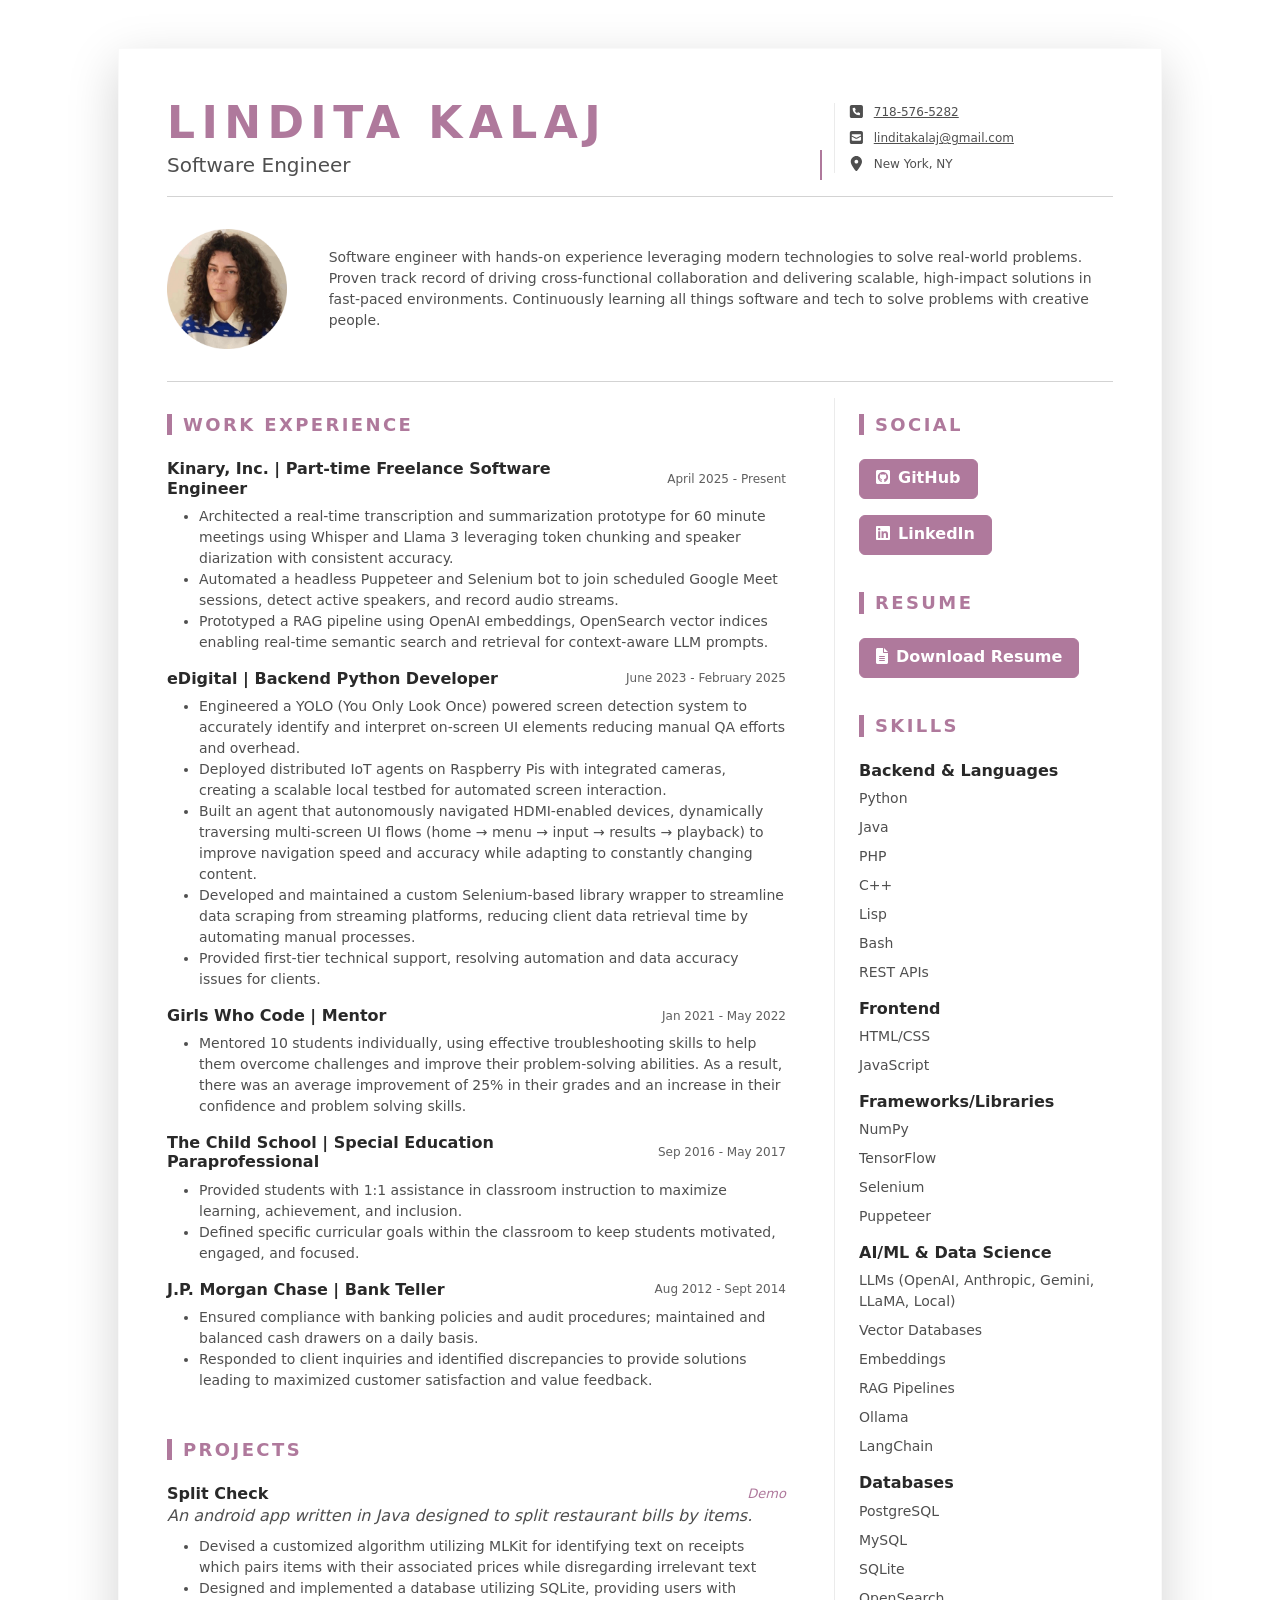
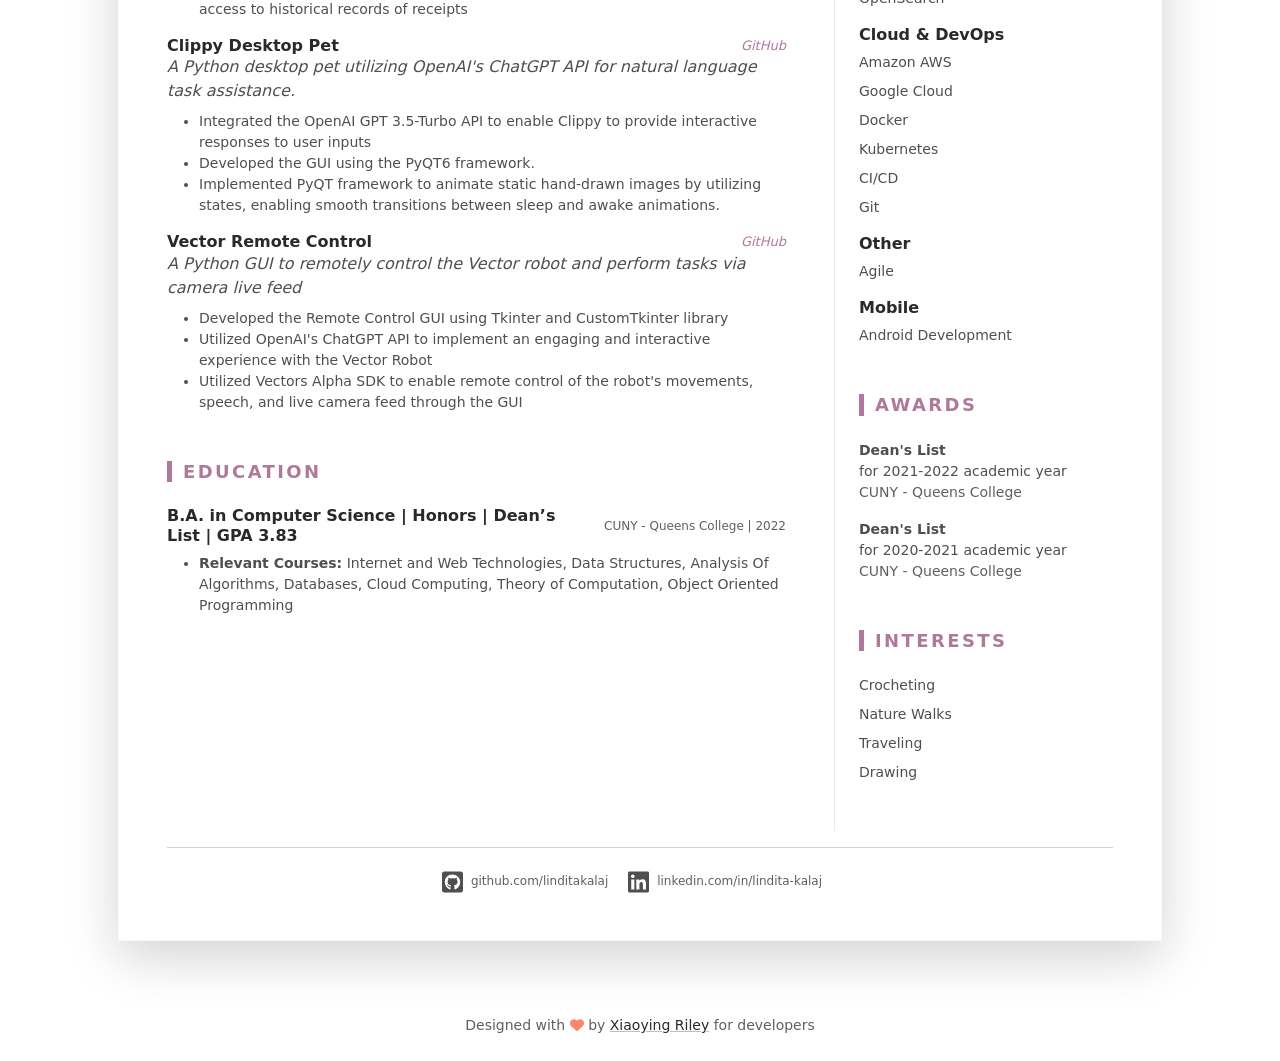
==== index.html @ 3fb0474e "Update index.html Additional changes" ====
<!DOCTYPE html>
<html lang="en">
<head>
	<title>Lindita Kalaj | Software Engineer</title>
	<!-- Meta -->
	<meta charset="utf-8">
	<meta http-equiv="X-UA-Compatible" content="IE=edge">
	<meta name="viewport" content="width=device-width, initial-scale=1.0">
	<meta name="description" content="">
	<meta name="author" content="Xiaoying Riley at 3rd Wave Media">
	<link rel="shortcut icon" href="favicon.ico">

	<!-- Google Fonts -->
	<link href="https://fonts.googleapis.com/css?family=Roboto:300,400,500,700,900" rel="stylesheet">

	<!-- FontAwesome JS-->
	<script defer src="assets/fontawesome/js/all.min.js"></script>

	<!-- Theme CSS -->
	<link id="theme-style" rel="stylesheet" href="assets/css/devresume.css">
	
	<style>
		/* Typing animation for tagline */
		.typing-animation {
			overflow: hidden;
			border-right: 2px solid #af799c;
			white-space: nowrap;
			margin: 0 auto;
			animation: typing 3s steps(20, end), blink-caret 0.75s step-end infinite;
		}
		
		@keyframes typing {
			from { width: 0 }
			to { width: 100% }
		}
		
		@keyframes blink-caret {
			from, to { border-color: transparent }
			50% { border-color: #af799c }
		}
	</style>
	
	<script>
		// Anti-scraping protection for contact info and download button
		function revealContact() {
			// Decode phone number
			const phoneEl = document.getElementById('phone-link');
			if (phoneEl) {
				const phone = '718' + '-576' + '-5282';
				phoneEl.href = 'tel:1' + phone.replace(/-/g, '');
				phoneEl.textContent = phone;
			}
			
			// Decode email
			const emailEl = document.getElementById('email-link');
			if (emailEl) {
				const user = 'lindita' + 'kalaj';
				const domain = 'gmail' + '.' + 'com';
				const email = user + '@' + domain;
				emailEl.href = 'mailto:' + email;
				emailEl.textContent = email;
			}
			
			// Decode resume download link
			const resumeEl = document.getElementById('resume-download');
			if (resumeEl) {
				const path = 'assets' + '/' + 'resume' + '/' + 'Lindita Kalaj - Resume.pdf';
				resumeEl.href = path;
			}
		}
		
		// Reveal contact info when page loads
		document.addEventListener('DOMContentLoaded', revealContact);
	</script>
</head>
<body>
	<div class="main-wrapper">
		<div class="container px-3 px-lg-5">
			<article class="resume-wrapper mx-auto theme-bg-light p-5 mb-5 my-5 shadow-lg">

				<div class="resume-header">
					<div class="row align-items-center">
						<div class="resume-title col-12 col-md-6 col-lg-8 col-xl-9">
							<h2 class="resume-name mb-0 text-uppercase">Lindita Kalaj</h2>
							<div class="resume-tagline mb-3 mb-md-0 typing-animation">Software Engineer</div>
						</div>
						<!--//resume-title-->
						<div class="resume-contact col-12 col-md-6 col-lg-4 col-xl-3">
							<ul class="list-unstyled mb-0">
								<li class="mb-2"><i class="fas fa-phone-square fa-fw fa-lg me-2 "></i><a
										class="resume-link" href="#" id="phone-link">Click to reveal</a></li>
								<li class="mb-2"><i class="fas fa-envelope-square fa-fw fa-lg me-2"></i><a
										class="resume-link" href="#" id="email-link">Click to reveal</a></li>
								<!-- <li class="mb-2"><i class="fas fa-globe fa-fw fa-lg me-2"></i><a class="resume-link" href="#">linditakalaj.com</a></li> -->
								<li class="mb-0"><i class="fas fa-map-marker-alt fa-fw fa-lg me-2"></i>New York, NY</li>
							</ul>
						</div>
						<!--//resume-contact-->
					</div>
					<!--//row-->

				</div>
				<!--//resume-header-->
				<hr>
				<div class="resume-intro py-3">
					<div class="row align-items-center">
						<div class="col-12 col-md-3 col-xl-2 text-center">
							<img class="resume-profile-image mb-3 mb-md-0 me-md-5  ms-md-0 rounded mx-auto"
								src="assets/images/profile-photo.png" alt="image">
						</div>

						<div class="col text-start">
							<p class="mb-0">Software engineer with hands-on experience leveraging modern technologies to solve real-world problems.
Proven track record of driving cross-functional collaboration and delivering scalable, high-impact solutions in
fast-paced environments. Continuously learning all things software and tech to solve problems with creative
people.
</p>
						</div>
						<!--//col-->
					</div>
				</div>
				<!--//resume-intro-->
				<hr>
				<div class="resume-body">
					<div class="row">
						<div class="resume-main col-12 col-lg-8 col-xl-9   pe-0   pe-lg-5">
							<section class="work-section py-3">
								<h3 class="text-uppercase resume-section-heading mb-4">Work Experience</h3>
								<div class="item mb-3">
									<div class="item-heading row align-items-center mb-2">
										<h4 class="item-title col-12 col-md-6 col-lg-8 mb-2 mb-md-0">Kinary, Inc. | Part-time Freelance Software Engineer</h4>
										<div
											class="item-meta col-12 col-md-6 col-lg-4 text-muted text-start text-md-end">
											April 2025 - Present
										</div>
									</div>
									<div class="item-content">
										<ul class="resume-list">
											<li>Architected a real-time transcription and summarization prototype for 60 minute meetings using Whisper and Llama 3 leveraging token chunking and speaker diarization with consistent accuracy.</li>
											<li>Automated a headless Puppeteer and Selenium bot to join scheduled Google Meet sessions, detect active speakers, and record audio streams.</li>
											<li>Prototyped a RAG pipeline using OpenAI embeddings, OpenSearch vector indices enabling real-time semantic search and retrieval for context-aware LLM prompts.</li>
										</ul>
									</div>
								</div>
								<!--//item-->
								<div class="item mb-3">
									<div class="item-heading row align-items-center mb-2">
										<h4 class="item-title col-12 col-md-6 col-lg-8 mb-2 mb-md-0">eDigital | Backend Python Developer</h4>
										<div
											class="item-meta col-12 col-md-6 col-lg-4 text-muted text-start text-md-end">
											June 2023 - February 2025
										</div>
									</div>
									<div class="item-content">
										<ul class="resume-list">
											<li>Engineered a YOLO (You Only Look Once) powered screen detection system to accurately identify and interpret on-screen UI elements reducing manual QA efforts and overhead.</li>
											<li>Deployed distributed IoT agents on Raspberry Pis with integrated cameras, creating a scalable local testbed for automated screen interaction.</li>
											<li>Built an agent that autonomously navigated HDMI-enabled devices, dynamically traversing multi-screen UI flows (home → menu → input → results → playback) to improve navigation speed and accuracy while adapting to constantly changing content.</li>
											<li>Developed and maintained a custom Selenium-based library wrapper to streamline data scraping from streaming platforms, reducing client data retrieval time by automating manual processes.</li>
											<li>Provided first-tier technical support, resolving automation and data accuracy issues for clients.</li>
										</ul>
									</div>
								</div>
								<!--//item-->
								<div class="item mb-3">
									<div class="item-heading row align-items-center mb-2">
										<h4 class="item-title col-12 col-md-6 col-lg-8 mb-2 mb-md-0">Girls Who Code | Mentor</h4>
										<div
											class="item-meta col-12 col-md-6 col-lg-4 text-muted text-start text-md-end">
											Jan 2021 - May 2022
										</div>
									</div>
									<div class="item-content">
										<ul class="resume-list">
											<li>Mentored 10 students individually, using effective troubleshooting skills to help them overcome challenges and improve their problem-solving abilities. As a result, there was an average improvement of 25% in their grades and an increase in their confidence and problem solving skills.</li>
										</ul>
									</div>
								</div>
								<div class="item mb-3">
									<div class="item-heading row align-items-center mb-2">
										<h4 class="item-title col-12 col-md-6 col-lg-8 mb-2 mb-md-0">The Child School | Special Education Paraprofessional</h4>
										<div class="item-meta col-12 col-md-6 col-lg-4 text-muted text-start text-md-end">Sep 2016 - May 2017</div>
									</div>
									<div class="item-content">
										<ul class="resume-list">
											<li>Provided students with 1:1 assistance in classroom instruction to maximize learning, achievement, and inclusion.</li>
											<li>Defined specific curricular goals within the classroom to keep students motivated, engaged, and focused.</li>
										</ul>
									</div>
								</div>
								<!--//item-->
								<div class="item mb-3">
									<div class="item-heading row align-items-center mb-2">
										<h4 class="item-title col-12 col-md-6 col-lg-8 mb-2 mb-md-0">J.P. Morgan Chase | Bank Teller</h4>
										<div
											class="item-meta col-12 col-md-6 col-lg-4 text-muted text-start text-md-end">
											Aug 2012 - Sept 2014</div>
									</div>
									<div class="item-content">
										<ul class="resume-list">
											<li>Ensured compliance with banking policies and audit procedures; maintained and balanced cash drawers on a daily basis.</li>
											<li>Responded to client inquiries and identified discrepancies to provide solutions leading to maximized customer satisfaction and value feedback.</li>
										</ul>
									</div>
								</div>
								<!--//item-->
							</section>
							<!--//work-section-->
							<section class="project-section py-3">
								<h3 class="text-uppercase resume-section-heading mb-4">Projects</h3>
								<div class="item mb-3">
									<div class="item-heading row align-items-center mb-2">
										<h4 class="item-title col-12 col-md-6 col-lg-8 mb-2 mb-md-0">Split Check</h4>
										<div
											class="item-meta col-12 col-md-6 col-lg-4 text-muted text-start text-md-end">
											<a class="text-muted" href="https://play.google.com/store/apps/details?id=com.mimo.splitcheck">Demo</a></div>
											<i>An android app written in Java designed to split restaurant bills by items.</i>

									</div>
									<div class="item-content">
										<ul>
											<li>Devised a customized algorithm utilizing MLKit for identifying text on receipts which pairs items with their associated prices while disregarding irrelevant text</li>
											<li>Designed and implemented a database utilizing SQLite, providing users with access to historical records of receipts</li>
										</ul>
									</div>
								</div>
								<!--//item-->
								<div class="item mb-3">
									<div class="item-heading row align-items-center mb-2">
										<h4 class="item-title col-12 col-md-6 col-lg-8 mb-2 mb-md-0">Clippy Desktop Pet</h4>
										<div
											class="item-meta col-12 col-md-6 col-lg-4 text-muted text-start text-md-end">
											<a class="text-muted" href="https://github.com/LinditaKalaj/Clippy-Desktop-Pet">GitHub</a></div>
											<i>A Python desktop pet utilizing OpenAI's ChatGPT API for natural language task assistance.</i>

									</div>
									<div class="item-content">
										<ul>
											<li>Integrated the OpenAI GPT 3.5-Turbo API to enable Clippy to provide interactive responses to user inputs</li>
											<li>Developed the GUI using the PyQT6 framework.</li>
											<li>Implemented PyQT framework to animate static hand-drawn images by utilizing states, enabling smooth transitions between sleep and awake animations.</li>
										</ul>
									</div>
								</div>
								<!--//item-->
								<div class="item mb-3">
									<div class="item-heading row align-items-center mb-2">
										<h4 class="item-title col-12 col-md-6 col-lg-8 mb-2 mb-md-0">Vector Remote Control</h4>
										<div
											class="item-meta col-12 col-md-6 col-lg-4 text-muted text-start text-md-end">
											<a class="text-muted" href="https://github.com/LinditaKalaj/Vector-Remote-Control">GitHub</a></div>
											<i>A Python GUI to remotely control the Vector robot and perform tasks via camera live feed</i>

									</div>
									<div class="item-content">
										<ul>
											<li>Developed the Remote Control GUI using Tkinter and CustomTkinter library</li>
											<li>Utilized OpenAI's ChatGPT API to implement an engaging and interactive experience with the Vector Robot</li>
											<li>Utilized Vectors Alpha SDK to enable remote control of the robot's movements, speech, and live camera feed through the GUI</li>
										</ul>
									</div>
								</div>
								<!--//item-->
							</section>
							<!--//project-section-->
							<section class="education-section py-3">
								<h3 class="text-uppercase resume-section-heading mb-4">Education</h3>
								<div class="item mb-3">
									<div class="item-heading row align-items-center mb-2">
										<h4 class="item-title col-12 col-md-6 col-lg-8 mb-2 mb-md-0">B.A. in Computer Science | Honors | Deanʼs List | GPA 3.83</h4>
										<div
											class="item-meta col-12 col-md-6 col-lg-4 text-muted text-start text-md-end">
											CUNY - Queens College | 2022
										</div>
									</div>
									<div class="item-content">
										<ul class="resume-list">
											<li><b>Relevant Courses:</b> Internet and Web Technologies, Data Structures, Analysis Of Algorithms, Databases, Cloud Computing, Theory of Computation, Object Oriented Programming</li>
										</ul>
									</div>
								</div>
								<!--//item-->
							</section>
							<!--//education-section-->
						</div>
						<!--//resume-main-->
						<aside class="resume-aside col-12 col-lg-4 col-xl-3 px-lg-4 pb-lg-4">
							<section class="skills-section py-3">
								<h3 class="text-uppercase resume-section-heading mb-4">Social</h3>
								<div class="item">
									<a class="btn btn-primary me-2 mb-3" href="https://github.com/linditakalaj">
										<i class="fab fa-github-square me-2"></i>GitHub
									</a>
									<a class="btn btn-primary me-2 mb-3" href="https://www.linkedin.com/in/lindita-kalaj/">
										<i class="fab fa-linkedin me-2"></i>LinkedIn
									</a>
									<br /><br />
								</div>
								<!--//item-->
								<h3 class="text-uppercase resume-section-heading mb-4">Resume</h3>
								<div class="item">
									<a class="btn btn-primary me-2 mb-3" href="#" id="resume-download"><svg
											class="svg-inline--fa fa-file-lines me-2" aria-hidden="true"
											focusable="false" data-prefix="fas" data-icon="file-lines" role="img"
											xmlns="http://www.w3.org/2000/svg" viewBox="0 0 384 512" data-fa-i2svg="">
											<path fill="currentColor"
												d="M256 0v128h128L256 0zM224 128L224 0H48C21.49 0 0 21.49 0 48v416C0 490.5 21.49 512 48 512h288c26.51 0 48-21.49 48-48V160h-127.1C238.3 160 224 145.7 224 128zM272 416h-160C103.2 416 96 408.8 96 400C96 391.2 103.2 384 112 384h160c8.836 0 16 7.162 16 16C288 408.8 280.8 416 272 416zM272 352h-160C103.2 352 96 344.8 96 336C96 327.2 103.2 320 112 320h160c8.836 0 16 7.162 16 16C288 344.8 280.8 352 272 352zM288 272C288 280.8 280.8 288 272 288h-160C103.2 288 96 280.8 96 272C96 263.2 103.2 256 112 256h160C280.8 256 288 263.2 288 272z">
											</path>
										</svg>Download Resume</a>
									<br /><br />
								</div>
								<!--//item-->
								<h3 class="text-uppercase resume-section-heading mb-4">Skills</h3>
								<div class="item">
									<h4 class="item-title">Backend & Languages</h4>
									<ul class="list-unstyled resume-skills-list">
										<li class="mb-2">Python</li>
										<li class="mb-2">Java</li>
										<li class="mb-2">PHP</li>
										<li class="mb-2">C++</li>
										<li class="mb-2">Lisp</li>
										<li class="mb-2">Bash</li>
										<li class="mb-2">REST APIs</li>
									</ul>
								</div>
								<!--//item-->
								<div class="item">
									<h4 class="item-title">Frontend</h4>
									<ul class="list-unstyled resume-skills-list">
										<li class="mb-2">HTML/CSS</li>
										<li class="mb-2">JavaScript</li>
									</ul>
								</div>
								<!--//item-->
								<div class="item">
									<h4 class="item-title">Frameworks/Libraries</h4>
									<ul class="list-unstyled resume-skills-list">
										<li class="mb-2">NumPy</li>
										<li class="mb-2">TensorFlow</li>
										<li class="mb-2">Selenium</li>
										<li class="mb-2">Puppeteer</li>
									</ul>
								</div>
								<!--//item-->
								<div class="item">
									<h4 class="item-title">AI/ML & Data Science</h4>
									<ul class="list-unstyled resume-skills-list">
										<li class="mb-2">LLMs (OpenAI, Anthropic, Gemini, LLaMA, Local)</li>
										<li class="mb-2">Vector Databases</li>
										<li class="mb-2">Embeddings</li>
										<li class="mb-2">RAG Pipelines</li>
										<li class="mb-2">Ollama</li>
										<li class="mb-2">LangChain</li>
									</ul>
								</div>
								<!--//item-->
								<div class="item">
									<h4 class="item-title">Databases</h4>
									<ul class="list-unstyled resume-skills-list">
										<li class="mb-2">PostgreSQL</li>
										<li class="mb-2">MySQL</li>
										<li class="mb-2">SQLite</li>
										<li class="mb-2">OpenSearch</li>
									</ul>
								</div>
								<!--//item-->
								<div class="item">
									<h4 class="item-title">Cloud & DevOps</h4>
									<ul class="list-unstyled resume-skills-list">
										<li class="mb-2">Amazon AWS</li>
										<li class="mb-2">Google Cloud</li>
										<li class="mb-2">Docker</li>
										<li class="mb-2">Kubernetes</li>
										<li class="mb-2">CI/CD</li>
										<li class="mb-2">Git</li>
									</ul>
								</div>
								<!--//item-->
								<div class="item">
									<h4 class="item-title">Other</h4>
									<ul class="list-unstyled resume-skills-list">
										<li class="mb-2">Agile</li>
									</ul>
								</div>
								<!--//item-->
								<div class="item">
									<h4 class="item-title">Mobile</h4>
									<ul class="list-unstyled resume-skills-list">
										<li class="mb-2">Android Development</li>
									</ul>
								</div>
								<!--//item-->
							</section>
							<!--//skills-section-->
							<section class="education-section py-3">
								<h3 class="text-uppercase resume-section-heading mb-4">Awards</h3>
								<ul class="list-unstyled resume-awards-list">
									<li class="mb-3">
										<div class="font-weight-bold"><b>Dean's List</b></div>
										<div>for 2021-2022 academic year</div>
										<div class="text-muted">CUNY - Queens College</div>
									</li>
									<li>
										<div class="font-weight-bold"><b>Dean's List</b></div>
										<div>for 2020-2021 academic year</div>
										<div class="text-muted">CUNY - Queens College</div>
									</li>
								</ul>
							</section>
							<!--<section class="skills-section py-3">
										<h3 class="text-uppercase resume-section-heading mb-4">Languages</h3>
										<ul class="list-unstyled resume-lang-list">
											<li class="mb-2">English <span class="text-muted">(Native)</span></li>
											<li>Spanish <span class="text-muted">(Professional)</span></li>
										</ul>
									</section>-->
							<section class="skills-section py-3">
								<h3 class="text-uppercase resume-section-heading mb-4">Interests</h3>
								<ul class="list-unstyled resume-interests-list mb-0">
									<li class="mb-2">Crocheting</li>
									<li class="mb-2">Nature Walks</li>
									<li class="mb-2">Traveling</li>
									<li class="mb-2">Drawing</li>
								</ul>
							</section>
							<!--//certificates-section-->

						</aside>
						<!--//resume-aside-->
					</div>
					<!--//row-->
				</div>
				<!--//resume-body-->
				<hr>
				<div class="resume-footer text-center">
					<ul class="resume-social-list list-inline mx-auto mb-0 d-inline-block text-muted">
						<li class="list-inline-item mb-lg-0 me-3"><a class="resume-link"
								href="https://github.com/linditakalaj"><i class="fab fa-github-square fa-2x me-2"
									data-fa-transform="down-4"></i><span
									class="d-none d-lg-inline-block text-muted">github.com/linditakalaj</span></a></li>
						<li class="list-inline-item mb-lg-0 me-3"><a class="resume-link"
								href="https://www.linkedin.com/in/lindita-kalaj/"><i class="fab fa-linkedin fa-2x me-2"
									data-fa-transform="down-4"></i><span
									class="d-none d-lg-inline-block text-muted">linkedin.com/in/lindita-kalaj</span></a>
						</li>
						<!-- <li class="list-inline-item mb-lg-0 me-lg-3"><a class="resume-link" href="https://linditakalaj.com/"><i class="fas fa-globe fa-2x me-2" data-fa-transform="down-4"></i><span class="d-none d-lg-inline-block text-muted">linditakalaj.com</span></a></li> -->
					</ul>
				</div>
				<!--//resume-footer-->
			</article>

		</div>
		<!--//container-->

		<footer class="footer text-center py-4">
			<!--/* This template is free as long as you keep the footer attribution link. If you'd like to use the template without the attribution link, you can buy the commercial license via our website: themes.3rdwavemedia.com Thank you for your support. :) */-->
			<small class="copyright text-muted">Designed with <span class="sr-only">love</span><i
					class="fas fa-heart"></i> by <a class="theme-link" href="http://themes.3rdwavemedia.com"
					target="_blank">Xiaoying Riley</a> for developers</small>
		</footer>

	</div>
	<!--//main-wrapper-->
</body>
</html>
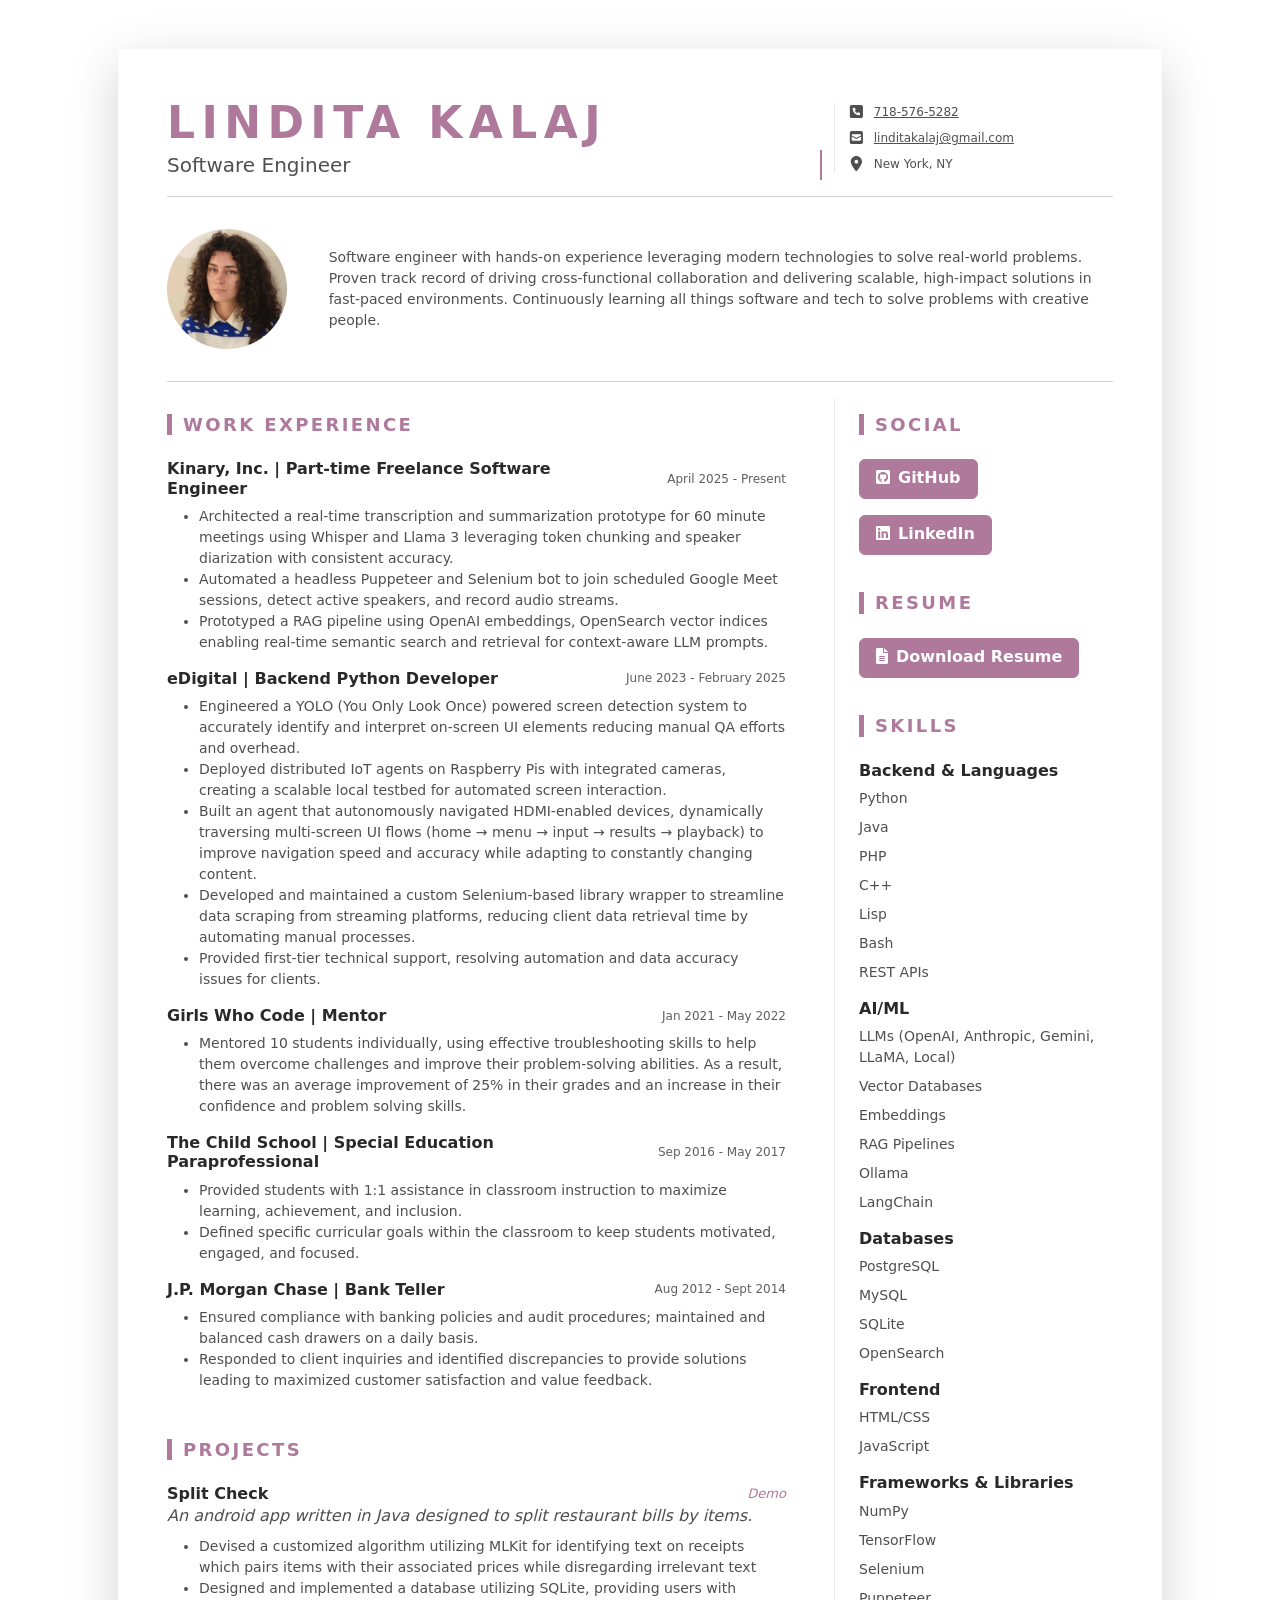
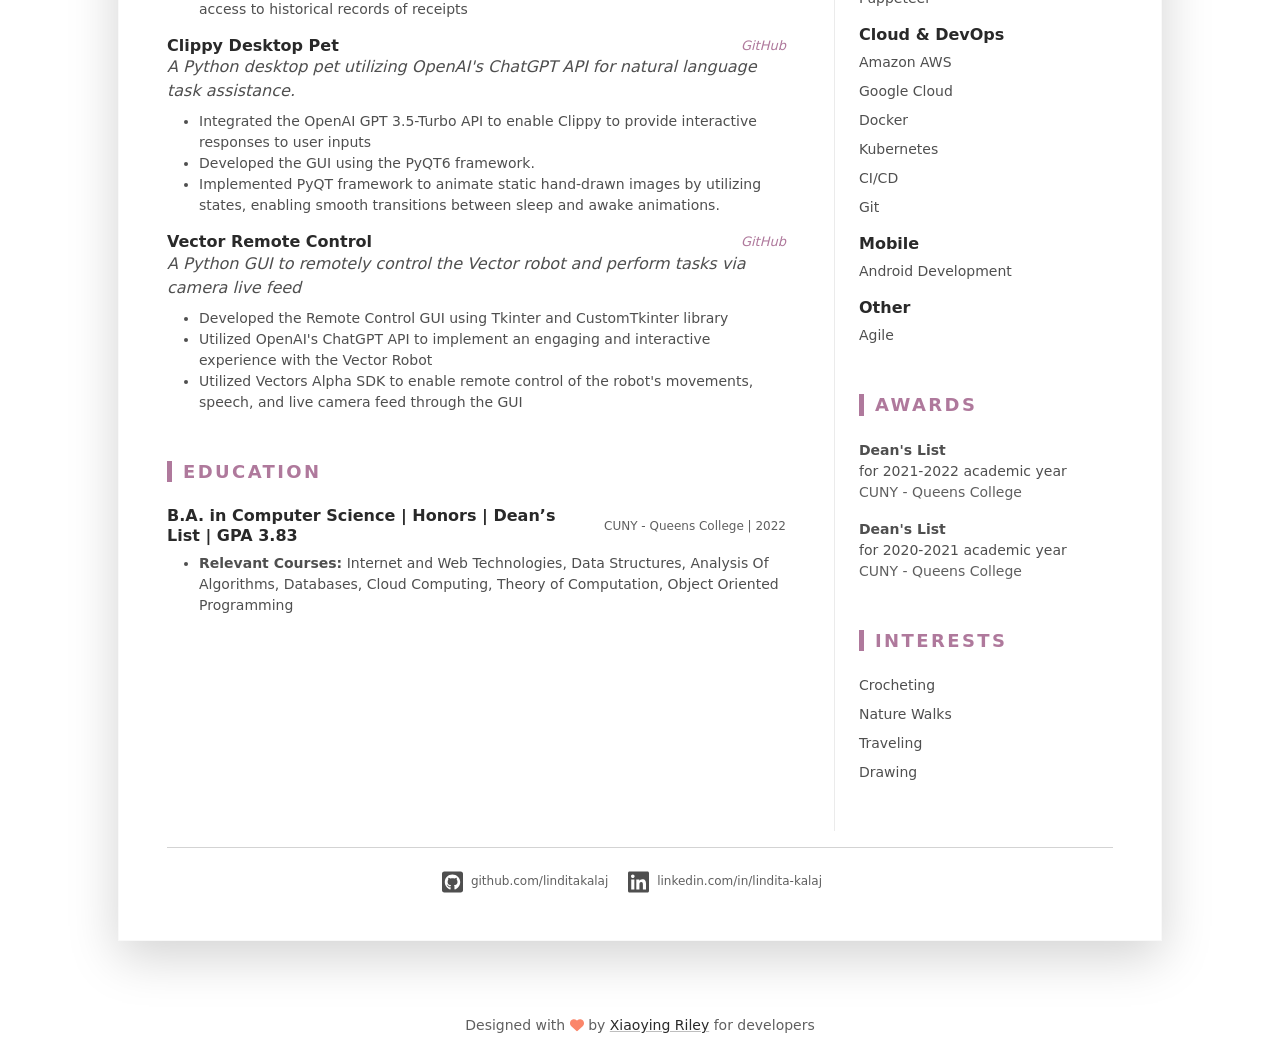
==== commit 1ead34ee: "Update index.html Change Skills Order" ====
--- a/index.html
+++ b/index.html
@@ -325,25 +325,7 @@
 								</div>
 								<!--//item-->
 								<div class="item">
-									<h4 class="item-title">Frontend</h4>
-									<ul class="list-unstyled resume-skills-list">
-										<li class="mb-2">HTML/CSS</li>
-										<li class="mb-2">JavaScript</li>
-									</ul>
-								</div>
-								<!--//item-->
-								<div class="item">
-									<h4 class="item-title">Frameworks/Libraries</h4>
-									<ul class="list-unstyled resume-skills-list">
-										<li class="mb-2">NumPy</li>
-										<li class="mb-2">TensorFlow</li>
-										<li class="mb-2">Selenium</li>
-										<li class="mb-2">Puppeteer</li>
-									</ul>
-								</div>
-								<!--//item-->
-								<div class="item">
-									<h4 class="item-title">AI/ML & Data Science</h4>
+									<h4 class="item-title">AI/ML</h4>
 									<ul class="list-unstyled resume-skills-list">
 										<li class="mb-2">LLMs (OpenAI, Anthropic, Gemini, LLaMA, Local)</li>
 										<li class="mb-2">Vector Databases</li>
@@ -365,6 +347,24 @@
 								</div>
 								<!--//item-->
 								<div class="item">
+									<h4 class="item-title">Frontend</h4>
+									<ul class="list-unstyled resume-skills-list">
+										<li class="mb-2">HTML/CSS</li>
+										<li class="mb-2">JavaScript</li>
+									</ul>
+								</div>
+								<!--//item-->
+								<div class="item">
+									<h4 class="item-title">Frameworks & Libraries</h4>
+									<ul class="list-unstyled resume-skills-list">
+										<li class="mb-2">NumPy</li>
+										<li class="mb-2">TensorFlow</li>
+										<li class="mb-2">Selenium</li>
+										<li class="mb-2">Puppeteer</li>
+									</ul>
+								</div>
+								<!--//item-->
+								<div class="item">
 									<h4 class="item-title">Cloud & DevOps</h4>
 									<ul class="list-unstyled resume-skills-list">
 										<li class="mb-2">Amazon AWS</li>
@@ -377,16 +377,16 @@
 								</div>
 								<!--//item-->
 								<div class="item">
+									<h4 class="item-title">Mobile</h4>
+									<ul class="list-unstyled resume-skills-list">
+										<li class="mb-2">Android Development</li>
+									</ul>
+								</div>
+								<!--//item-->
+								<div class="item">
 									<h4 class="item-title">Other</h4>
 									<ul class="list-unstyled resume-skills-list">
 										<li class="mb-2">Agile</li>
-									</ul>
-								</div>
-								<!--//item-->
-								<div class="item">
-									<h4 class="item-title">Mobile</h4>
-									<ul class="list-unstyled resume-skills-list">
-										<li class="mb-2">Android Development</li>
 									</ul>
 								</div>
 								<!--//item-->
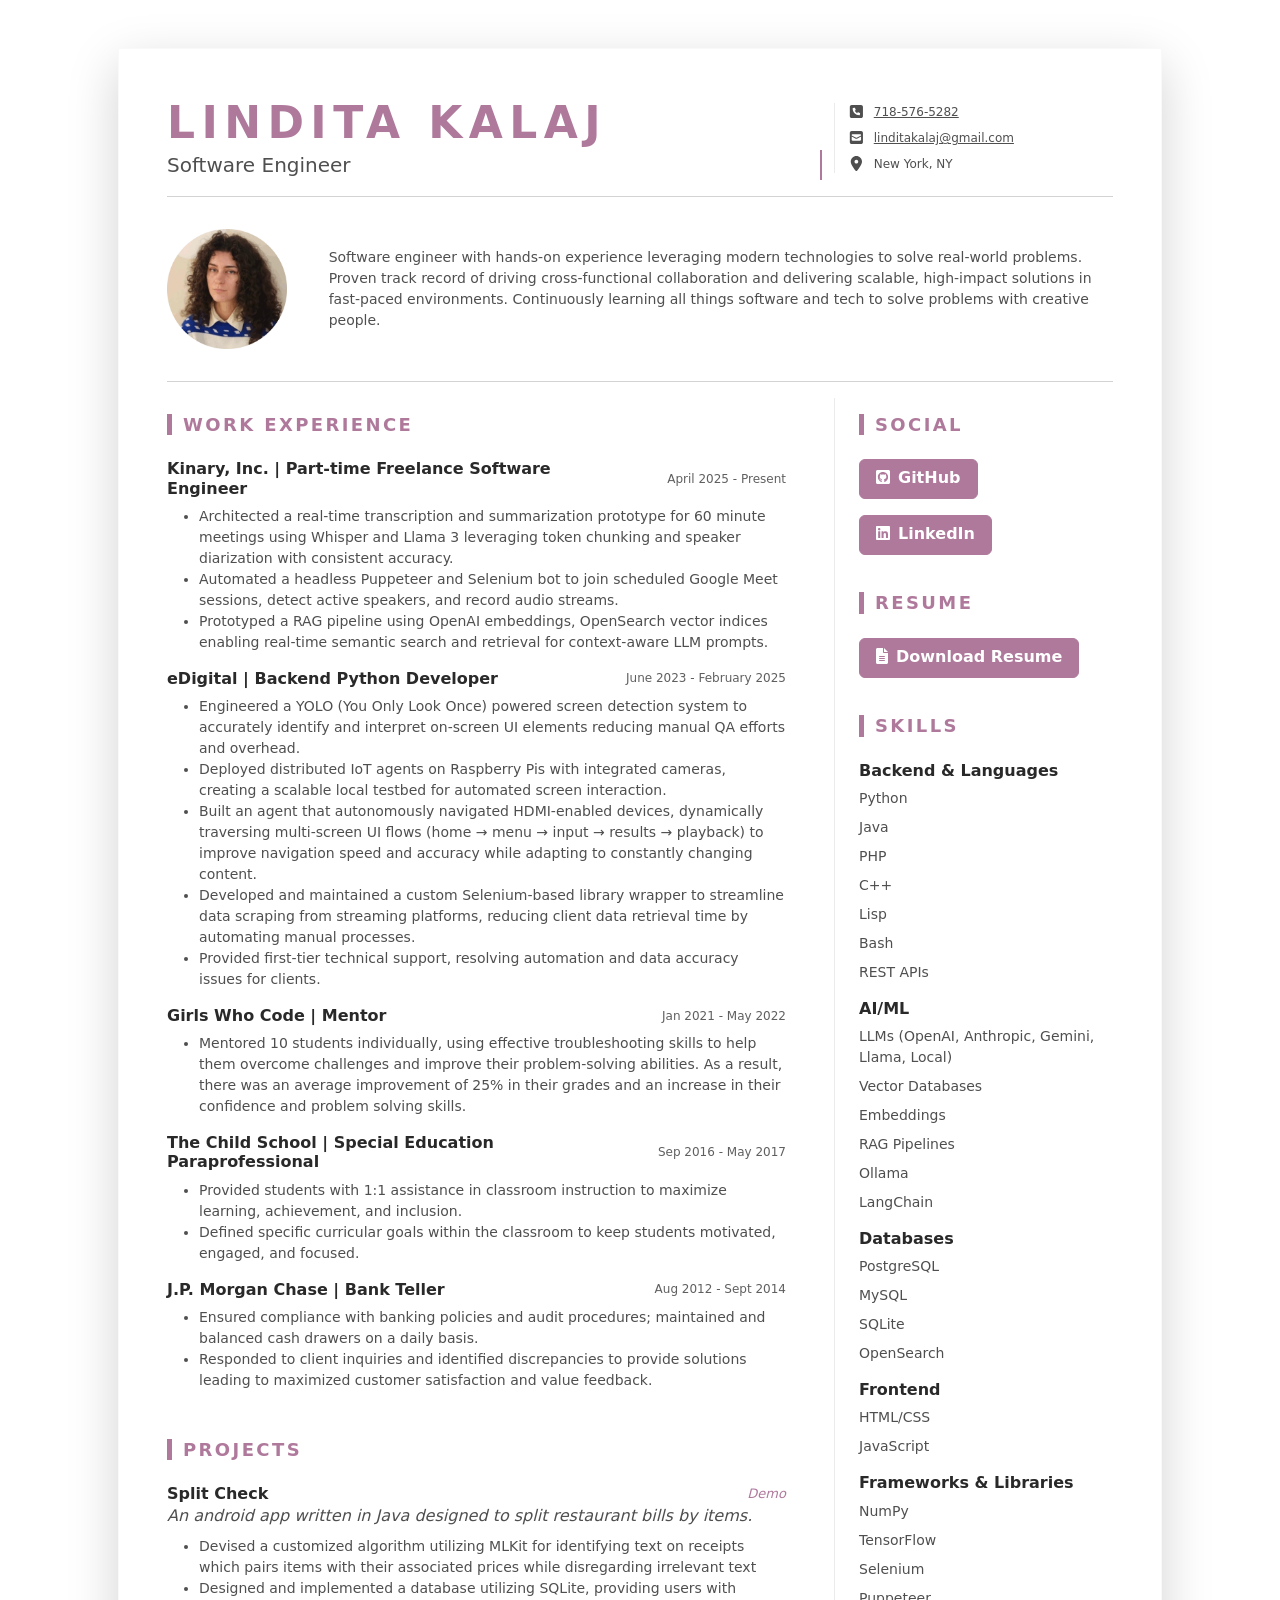
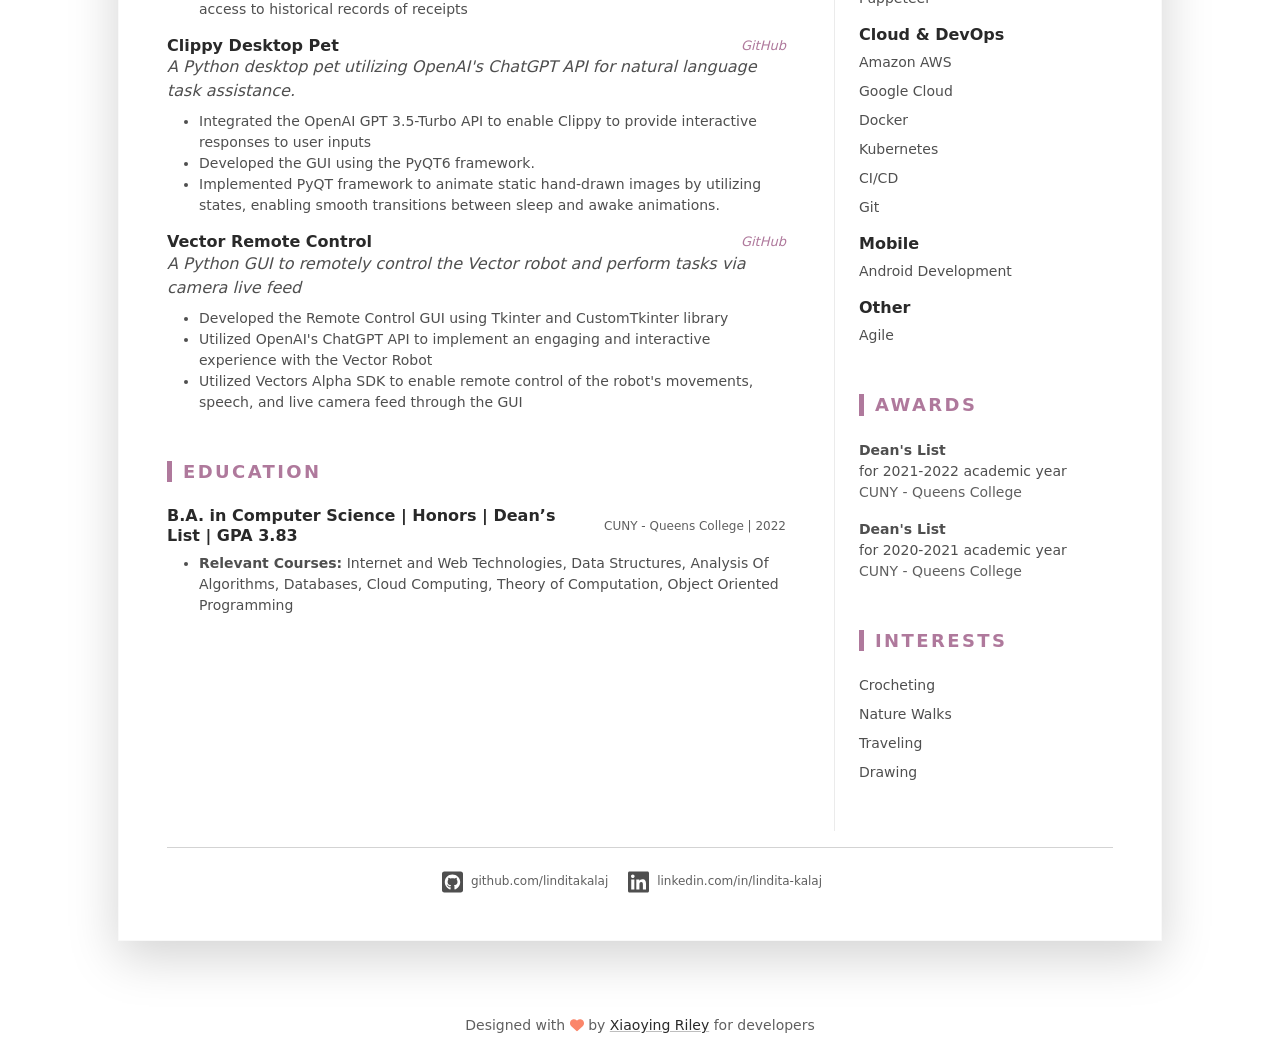
==== commit f019e19a: "Update index.html" ====
--- a/index.html
+++ b/index.html
@@ -327,7 +327,7 @@
 								<div class="item">
 									<h4 class="item-title">AI/ML</h4>
 									<ul class="list-unstyled resume-skills-list">
-										<li class="mb-2">LLMs (OpenAI, Anthropic, Gemini, LLaMA, Local)</li>
+										<li class="mb-2">LLMs (OpenAI, Anthropic, Gemini, Llama, Local)</li>
 										<li class="mb-2">Vector Databases</li>
 										<li class="mb-2">Embeddings</li>
 										<li class="mb-2">RAG Pipelines</li>
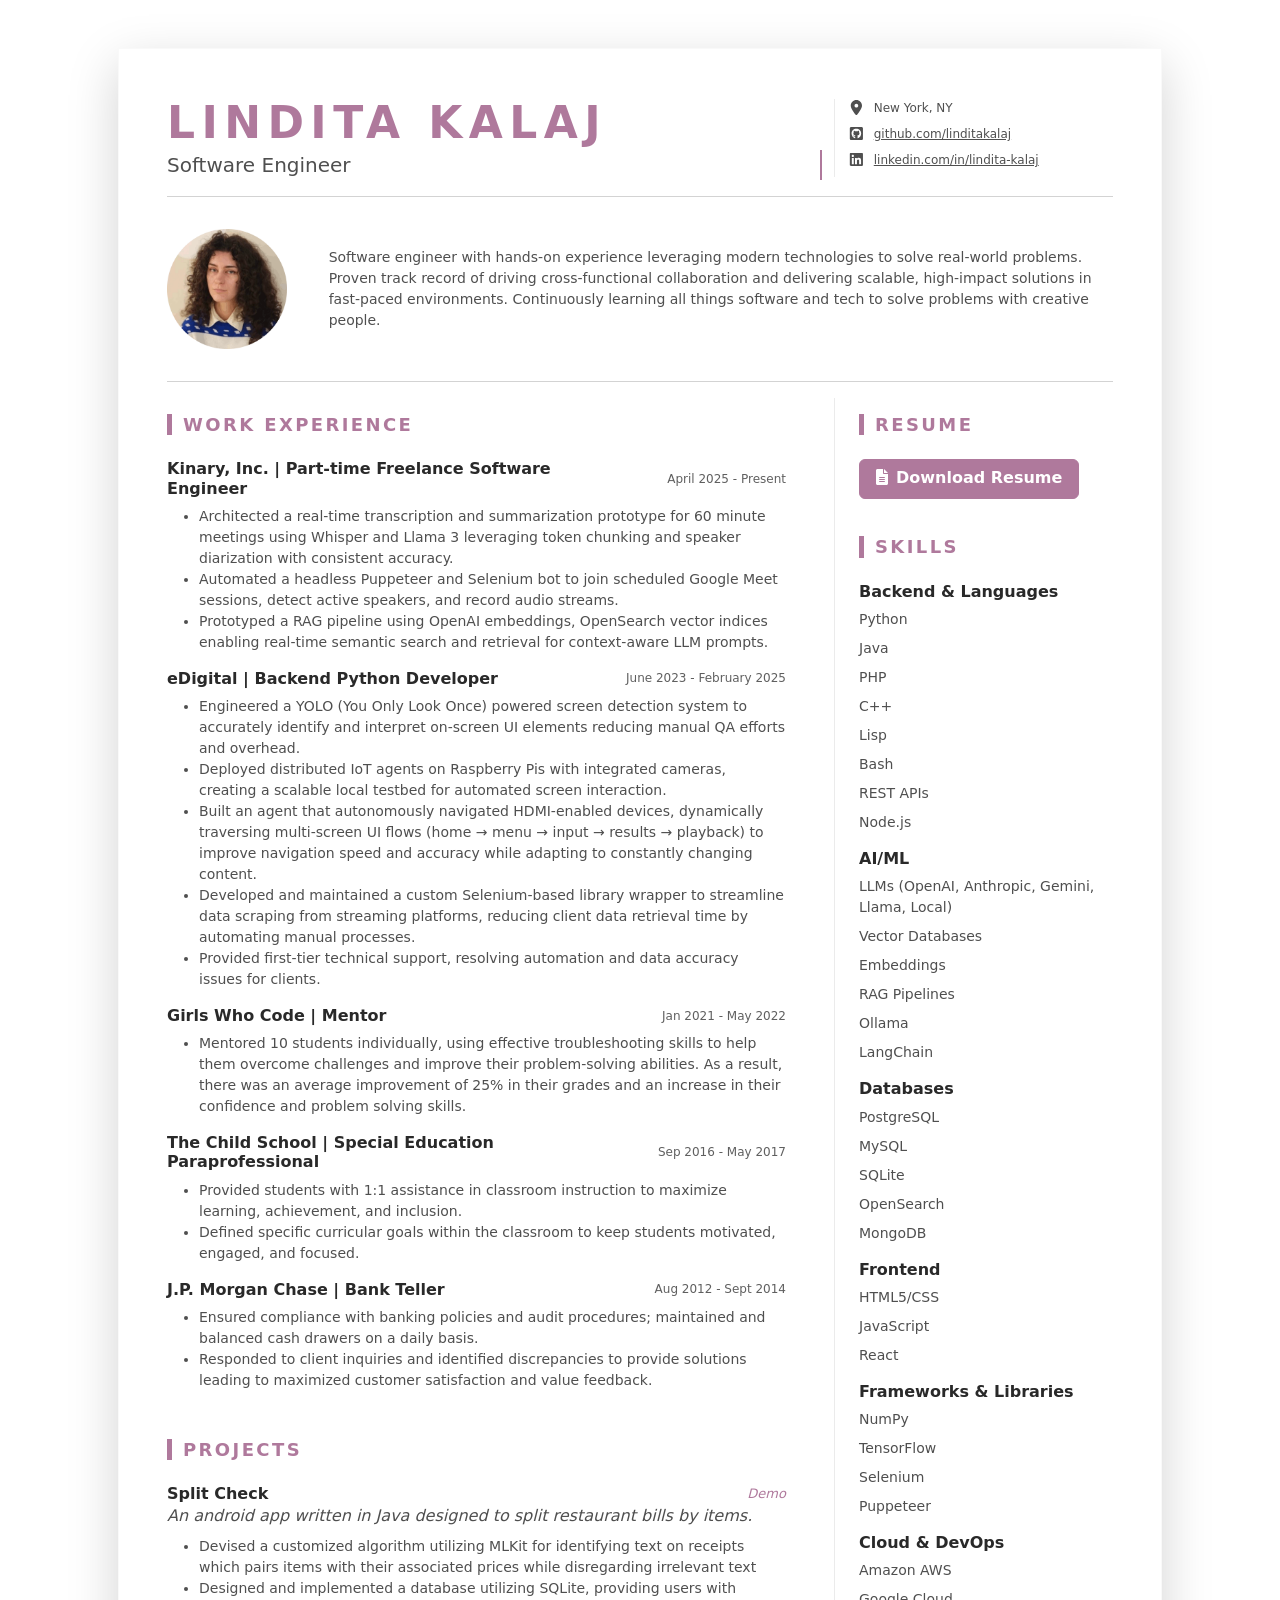
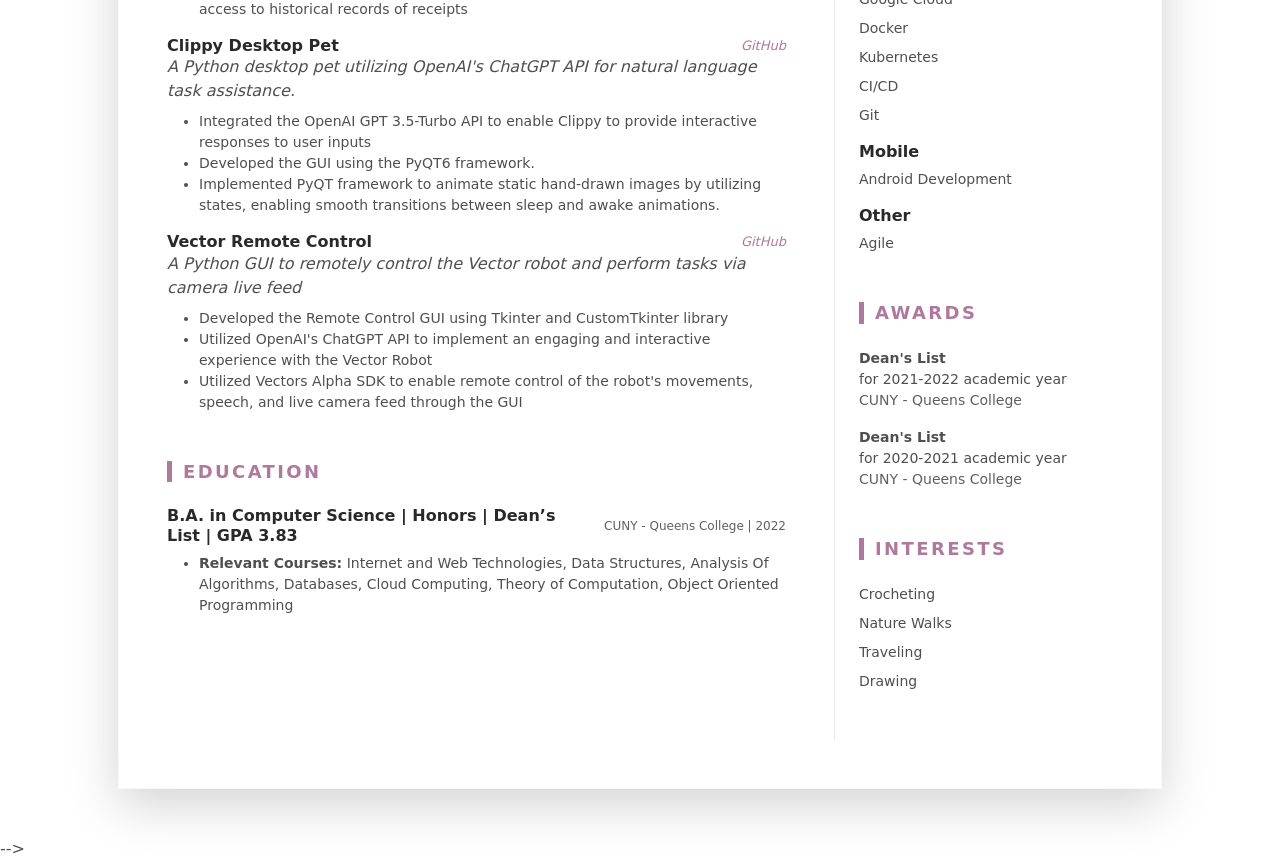
==== commit d6f7c579: "Clean up index.html by removing unnecessary elements Revised skillsets and added GitHub and LinkedIn" ====
--- a/index.html
+++ b/index.html
@@ -7,7 +7,6 @@
 	<meta http-equiv="X-UA-Compatible" content="IE=edge">
 	<meta name="viewport" content="width=device-width, initial-scale=1.0">
 	<meta name="description" content="">
-	<meta name="author" content="Xiaoying Riley at 3rd Wave Media">
 	<link rel="shortcut icon" href="favicon.ico">
 
 	<!-- Google Fonts -->
@@ -40,38 +39,6 @@
 		}
 	</style>
 	
-	<script>
-		// Anti-scraping protection for contact info and download button
-		function revealContact() {
-			// Decode phone number
-			const phoneEl = document.getElementById('phone-link');
-			if (phoneEl) {
-				const phone = '718' + '-576' + '-5282';
-				phoneEl.href = 'tel:1' + phone.replace(/-/g, '');
-				phoneEl.textContent = phone;
-			}
-			
-			// Decode email
-			const emailEl = document.getElementById('email-link');
-			if (emailEl) {
-				const user = 'lindita' + 'kalaj';
-				const domain = 'gmail' + '.' + 'com';
-				const email = user + '@' + domain;
-				emailEl.href = 'mailto:' + email;
-				emailEl.textContent = email;
-			}
-			
-			// Decode resume download link
-			const resumeEl = document.getElementById('resume-download');
-			if (resumeEl) {
-				const path = 'assets' + '/' + 'resume' + '/' + 'Lindita Kalaj - Resume.pdf';
-				resumeEl.href = path;
-			}
-		}
-		
-		// Reveal contact info when page loads
-		document.addEventListener('DOMContentLoaded', revealContact);
-	</script>
 </head>
 <body>
 	<div class="main-wrapper">
@@ -87,12 +54,9 @@
 						<!--//resume-title-->
 						<div class="resume-contact col-12 col-md-6 col-lg-4 col-xl-3">
 							<ul class="list-unstyled mb-0">
-								<li class="mb-2"><i class="fas fa-phone-square fa-fw fa-lg me-2 "></i><a
-										class="resume-link" href="#" id="phone-link">Click to reveal</a></li>
-								<li class="mb-2"><i class="fas fa-envelope-square fa-fw fa-lg me-2"></i><a
-										class="resume-link" href="#" id="email-link">Click to reveal</a></li>
-								<!-- <li class="mb-2"><i class="fas fa-globe fa-fw fa-lg me-2"></i><a class="resume-link" href="#">linditakalaj.com</a></li> -->
-								<li class="mb-0"><i class="fas fa-map-marker-alt fa-fw fa-lg me-2"></i>New York, NY</li>
+								<li class="mb-2"><i class="fas fa-map-marker-alt fa-fw fa-lg me-2"></i>New York, NY</li>
+								<li class="mb-2"><i class="fab fa-github-square fa-fw fa-lg me-2"></i><a class="resume-link" href="https://github.com/linditakalaj">github.com/linditakalaj</a></li>
+								<li class="mb-2"><i class="fab fa-linkedin fa-fw fa-lg me-2"></i><a class="resume-link" href="https://www.linkedin.com/in/lindita-kalaj/">linkedin.com/in/lindita-kalaj</a></li>
 							</ul>
 						</div>
 						<!--//resume-contact-->
@@ -285,22 +249,11 @@
 						</div>
 						<!--//resume-main-->
 						<aside class="resume-aside col-12 col-lg-4 col-xl-3 px-lg-4 pb-lg-4">
-							<section class="skills-section py-3">
-								<h3 class="text-uppercase resume-section-heading mb-4">Social</h3>
-								<div class="item">
-									<a class="btn btn-primary me-2 mb-3" href="https://github.com/linditakalaj">
-										<i class="fab fa-github-square me-2"></i>GitHub
-									</a>
-									<a class="btn btn-primary me-2 mb-3" href="https://www.linkedin.com/in/lindita-kalaj/">
-										<i class="fab fa-linkedin me-2"></i>LinkedIn
-									</a>
-									<br /><br />
-								</div>
-								<!--//item-->
+						<section class="skills-section py-3">
 								<h3 class="text-uppercase resume-section-heading mb-4">Resume</h3>
 								<div class="item">
-									<a class="btn btn-primary me-2 mb-3" href="#" id="resume-download"><svg
-											class="svg-inline--fa fa-file-lines me-2" aria-hidden="true"
+									<a class="btn btn-primary me-2 mb-3" href="assets/resume/Lindita Kalaj - Resume.pdf" id="resume-download" download>
+										<svg class="svg-inline--fa fa-file-lines me-2" aria-hidden="true"
 											focusable="false" data-prefix="fas" data-icon="file-lines" role="img"
 											xmlns="http://www.w3.org/2000/svg" viewBox="0 0 384 512" data-fa-i2svg="">
 											<path fill="currentColor"
@@ -321,6 +274,7 @@
 										<li class="mb-2">Lisp</li>
 										<li class="mb-2">Bash</li>
 										<li class="mb-2">REST APIs</li>
+										<li class="mb-2">Node.js</li>
 									</ul>
 								</div>
 								<!--//item-->
@@ -343,14 +297,16 @@
 										<li class="mb-2">MySQL</li>
 										<li class="mb-2">SQLite</li>
 										<li class="mb-2">OpenSearch</li>
+										<li class="mb-2">MongoDB</li>
 									</ul>
 								</div>
 								<!--//item-->
 								<div class="item">
 									<h4 class="item-title">Frontend</h4>
 									<ul class="list-unstyled resume-skills-list">
-										<li class="mb-2">HTML/CSS</li>
+										<li class="mb-2">HTML5/CSS</li>
 										<li class="mb-2">JavaScript</li>
+										<li class="mb-2">React</li>
 									</ul>
 								</div>
 								<!--//item-->
@@ -431,7 +387,7 @@
 					<!--//row-->
 				</div>
 				<!--//resume-body-->
-				<hr>
+				<!-- <hr>
 				<div class="resume-footer text-center">
 					<ul class="resume-social-list list-inline mx-auto mb-0 d-inline-block text-muted">
 						<li class="list-inline-item mb-lg-0 me-3"><a class="resume-link"
@@ -445,20 +401,11 @@
 						</li>
 						<!-- <li class="list-inline-item mb-lg-0 me-lg-3"><a class="resume-link" href="https://linditakalaj.com/"><i class="fas fa-globe fa-2x me-2" data-fa-transform="down-4"></i><span class="d-none d-lg-inline-block text-muted">linditakalaj.com</span></a></li> -->
 					</ul>
-				</div>
-				<!--//resume-footer-->
+				</div> -->
 			</article>
 
 		</div>
 		<!--//container-->
-
-		<footer class="footer text-center py-4">
-			<!--/* This template is free as long as you keep the footer attribution link. If you'd like to use the template without the attribution link, you can buy the commercial license via our website: themes.3rdwavemedia.com Thank you for your support. :) */-->
-			<small class="copyright text-muted">Designed with <span class="sr-only">love</span><i
-					class="fas fa-heart"></i> by <a class="theme-link" href="http://themes.3rdwavemedia.com"
-					target="_blank">Xiaoying Riley</a> for developers</small>
-		</footer>
-
 	</div>
 	<!--//main-wrapper-->
 </body>
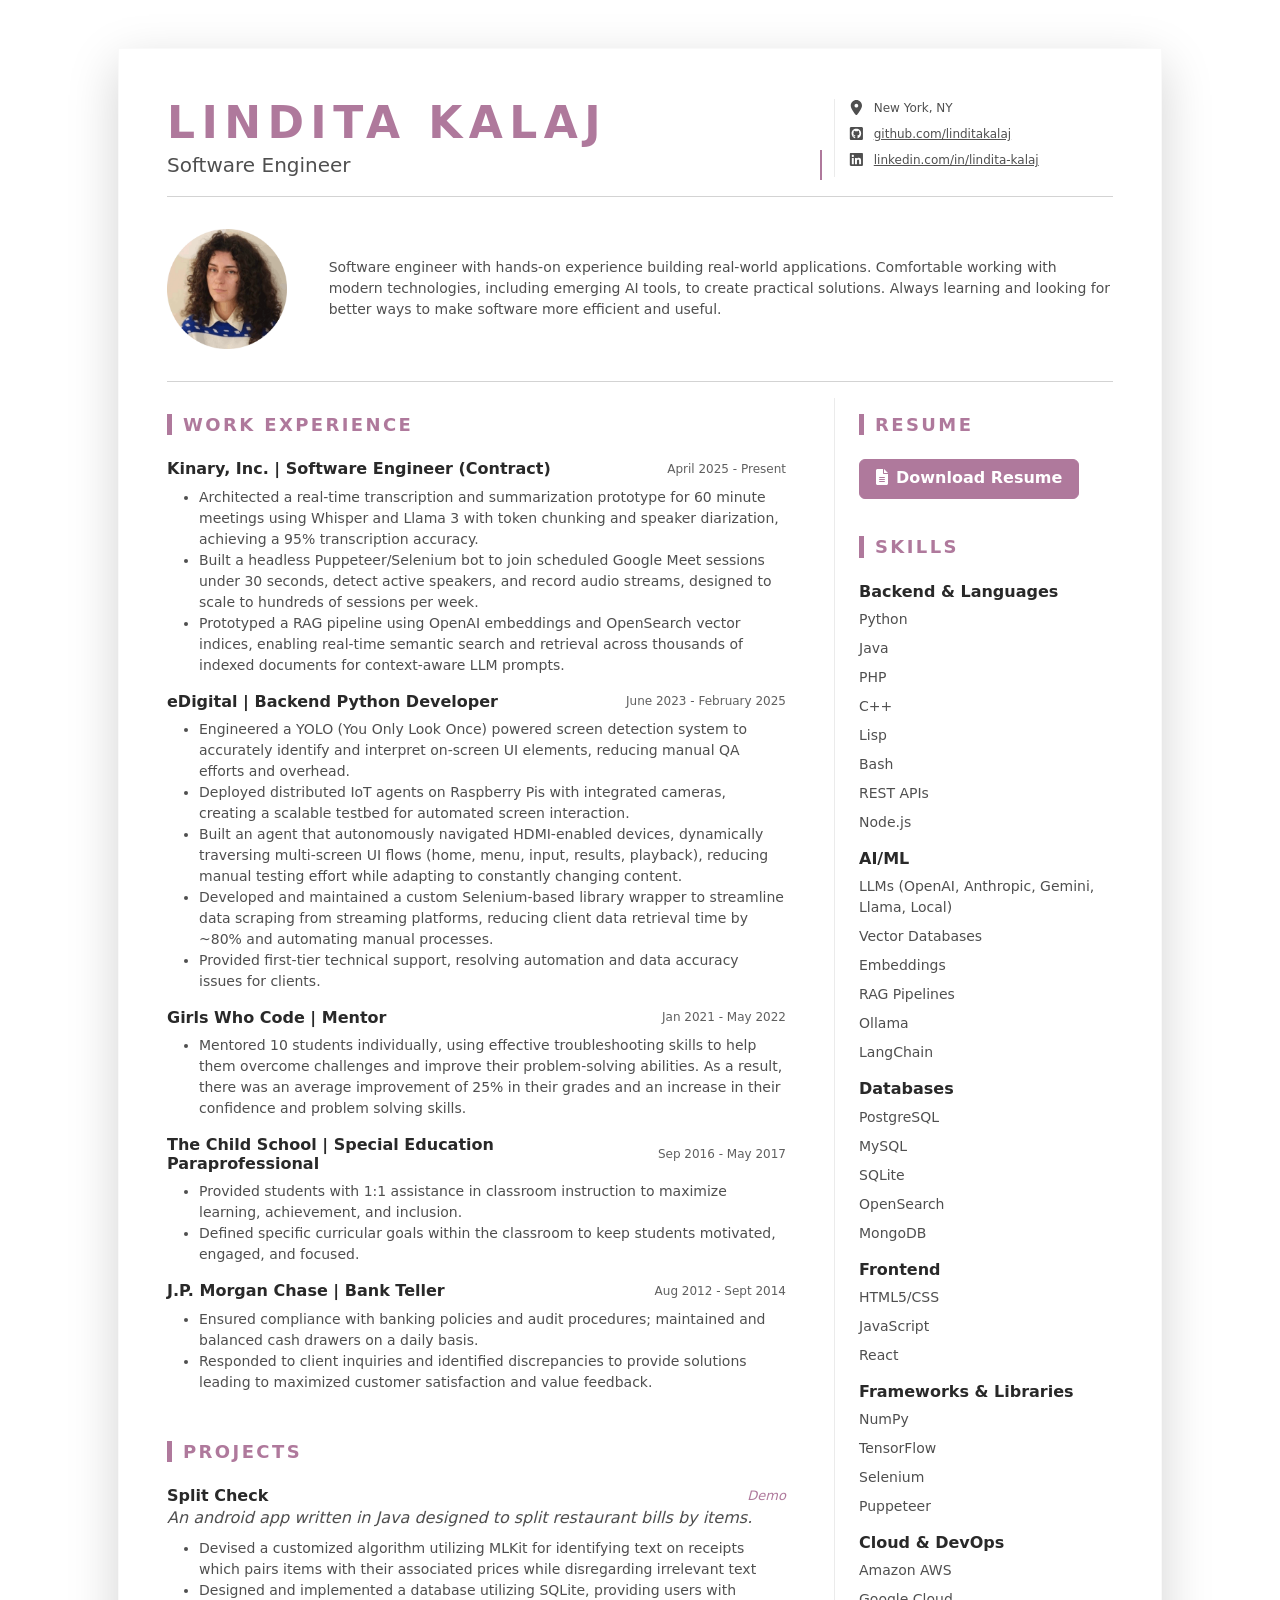
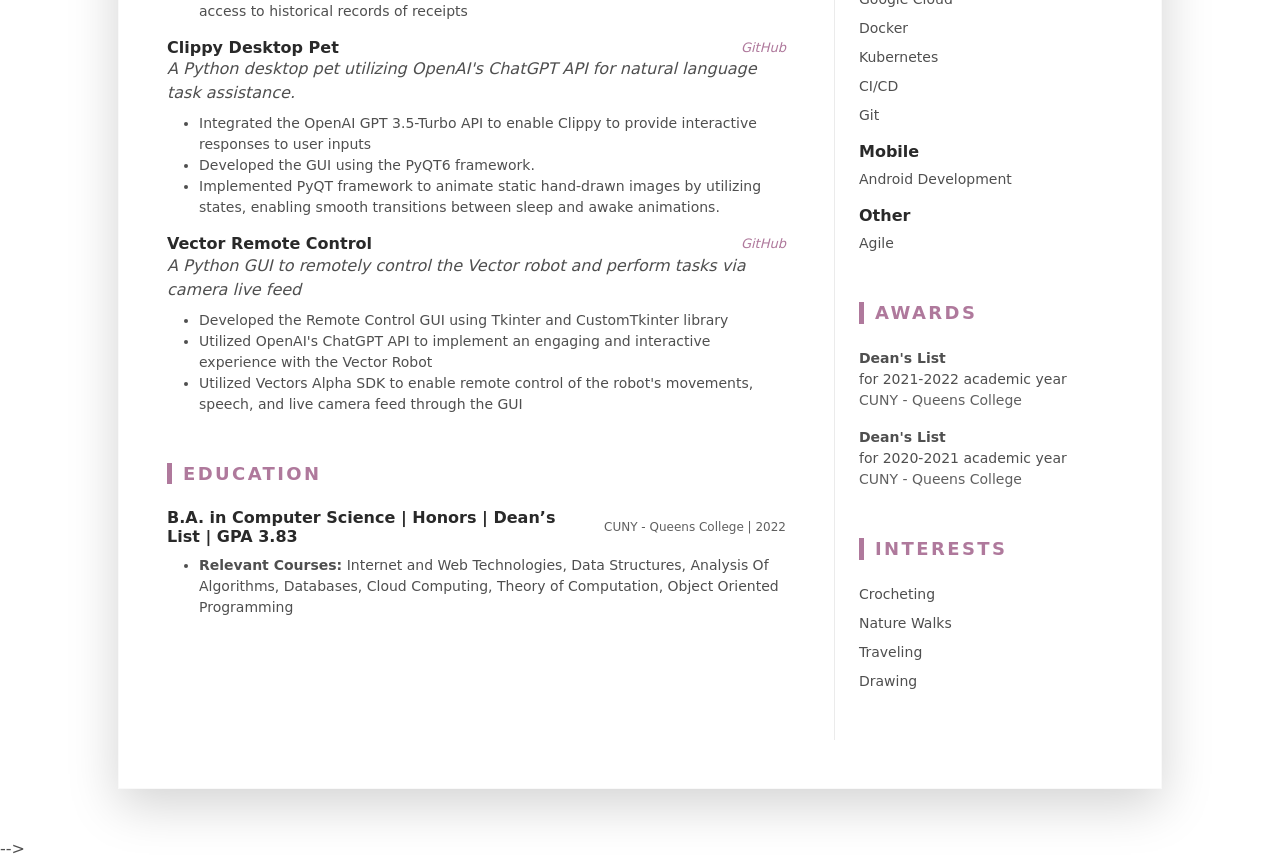
==== commit c4a670dd: "Revise job descriptions for clarity and detail Updated job descriptions to reflect current responsib" ====
--- a/index.html
+++ b/index.html
@@ -74,10 +74,9 @@
 						</div>
 
 						<div class="col text-start">
-							<p class="mb-0">Software engineer with hands-on experience leveraging modern technologies to solve real-world problems.
-Proven track record of driving cross-functional collaboration and delivering scalable, high-impact solutions in
-fast-paced environments. Continuously learning all things software and tech to solve problems with creative
-people.
+							<p class="mb-0">Software engineer with hands-on experience building real-world applications. Comfortable working with
+modern technologies, including emerging AI tools, to create practical solutions. Always learning and looking
+for better ways to make software more efficient and useful.
 </p>
 						</div>
 						<!--//col-->
@@ -92,7 +91,7 @@
 								<h3 class="text-uppercase resume-section-heading mb-4">Work Experience</h3>
 								<div class="item mb-3">
 									<div class="item-heading row align-items-center mb-2">
-										<h4 class="item-title col-12 col-md-6 col-lg-8 mb-2 mb-md-0">Kinary, Inc. | Part-time Freelance Software Engineer</h4>
+										<h4 class="item-title col-12 col-md-6 col-lg-8 mb-2 mb-md-0">Kinary, Inc. | Software Engineer (Contract)</h4>
 										<div
 											class="item-meta col-12 col-md-6 col-lg-4 text-muted text-start text-md-end">
 											April 2025 - Present
@@ -100,9 +99,9 @@
 									</div>
 									<div class="item-content">
 										<ul class="resume-list">
-											<li>Architected a real-time transcription and summarization prototype for 60 minute meetings using Whisper and Llama 3 leveraging token chunking and speaker diarization with consistent accuracy.</li>
-											<li>Automated a headless Puppeteer and Selenium bot to join scheduled Google Meet sessions, detect active speakers, and record audio streams.</li>
-											<li>Prototyped a RAG pipeline using OpenAI embeddings, OpenSearch vector indices enabling real-time semantic search and retrieval for context-aware LLM prompts.</li>
+											<li>Architected a real-time transcription and summarization prototype for 60 minute meetings using Whisper and Llama 3 with token chunking and speaker diarization, achieving a 95% transcription accuracy.</li>
+											<li>Built a headless Puppeteer/Selenium bot to join scheduled Google Meet sessions under 30 seconds, detect active speakers, and record audio streams, designed to scale to hundreds of sessions per week.</li>
+											<li>Prototyped a RAG pipeline using OpenAI embeddings and OpenSearch vector indices, enabling real-time semantic search and retrieval across thousands of indexed documents for context-aware LLM prompts.</li>
 										</ul>
 									</div>
 								</div>
@@ -117,10 +116,10 @@
 									</div>
 									<div class="item-content">
 										<ul class="resume-list">
-											<li>Engineered a YOLO (You Only Look Once) powered screen detection system to accurately identify and interpret on-screen UI elements reducing manual QA efforts and overhead.</li>
-											<li>Deployed distributed IoT agents on Raspberry Pis with integrated cameras, creating a scalable local testbed for automated screen interaction.</li>
-											<li>Built an agent that autonomously navigated HDMI-enabled devices, dynamically traversing multi-screen UI flows (home → menu → input → results → playback) to improve navigation speed and accuracy while adapting to constantly changing content.</li>
-											<li>Developed and maintained a custom Selenium-based library wrapper to streamline data scraping from streaming platforms, reducing client data retrieval time by automating manual processes.</li>
+											<li>Engineered a YOLO (You Only Look Once) powered screen detection system to accurately identify and interpret on-screen UI elements, reducing manual QA efforts and overhead.</li>
+											<li>Deployed distributed IoT agents on Raspberry Pis with integrated cameras, creating a scalable testbed for automated screen interaction.</li>
+											<li>Built an agent that autonomously navigated HDMI-enabled devices, dynamically traversing multi-screen UI flows (home, menu, input, results, playback), reducing manual testing effort while adapting to constantly changing content.</li>
+											<li>Developed and maintained a custom Selenium-based library wrapper to streamline data scraping from streaming platforms, reducing client data retrieval time by ~80% and automating manual processes.</li>
 											<li>Provided first-tier technical support, resolving automation and data accuracy issues for clients.</li>
 										</ul>
 									</div>
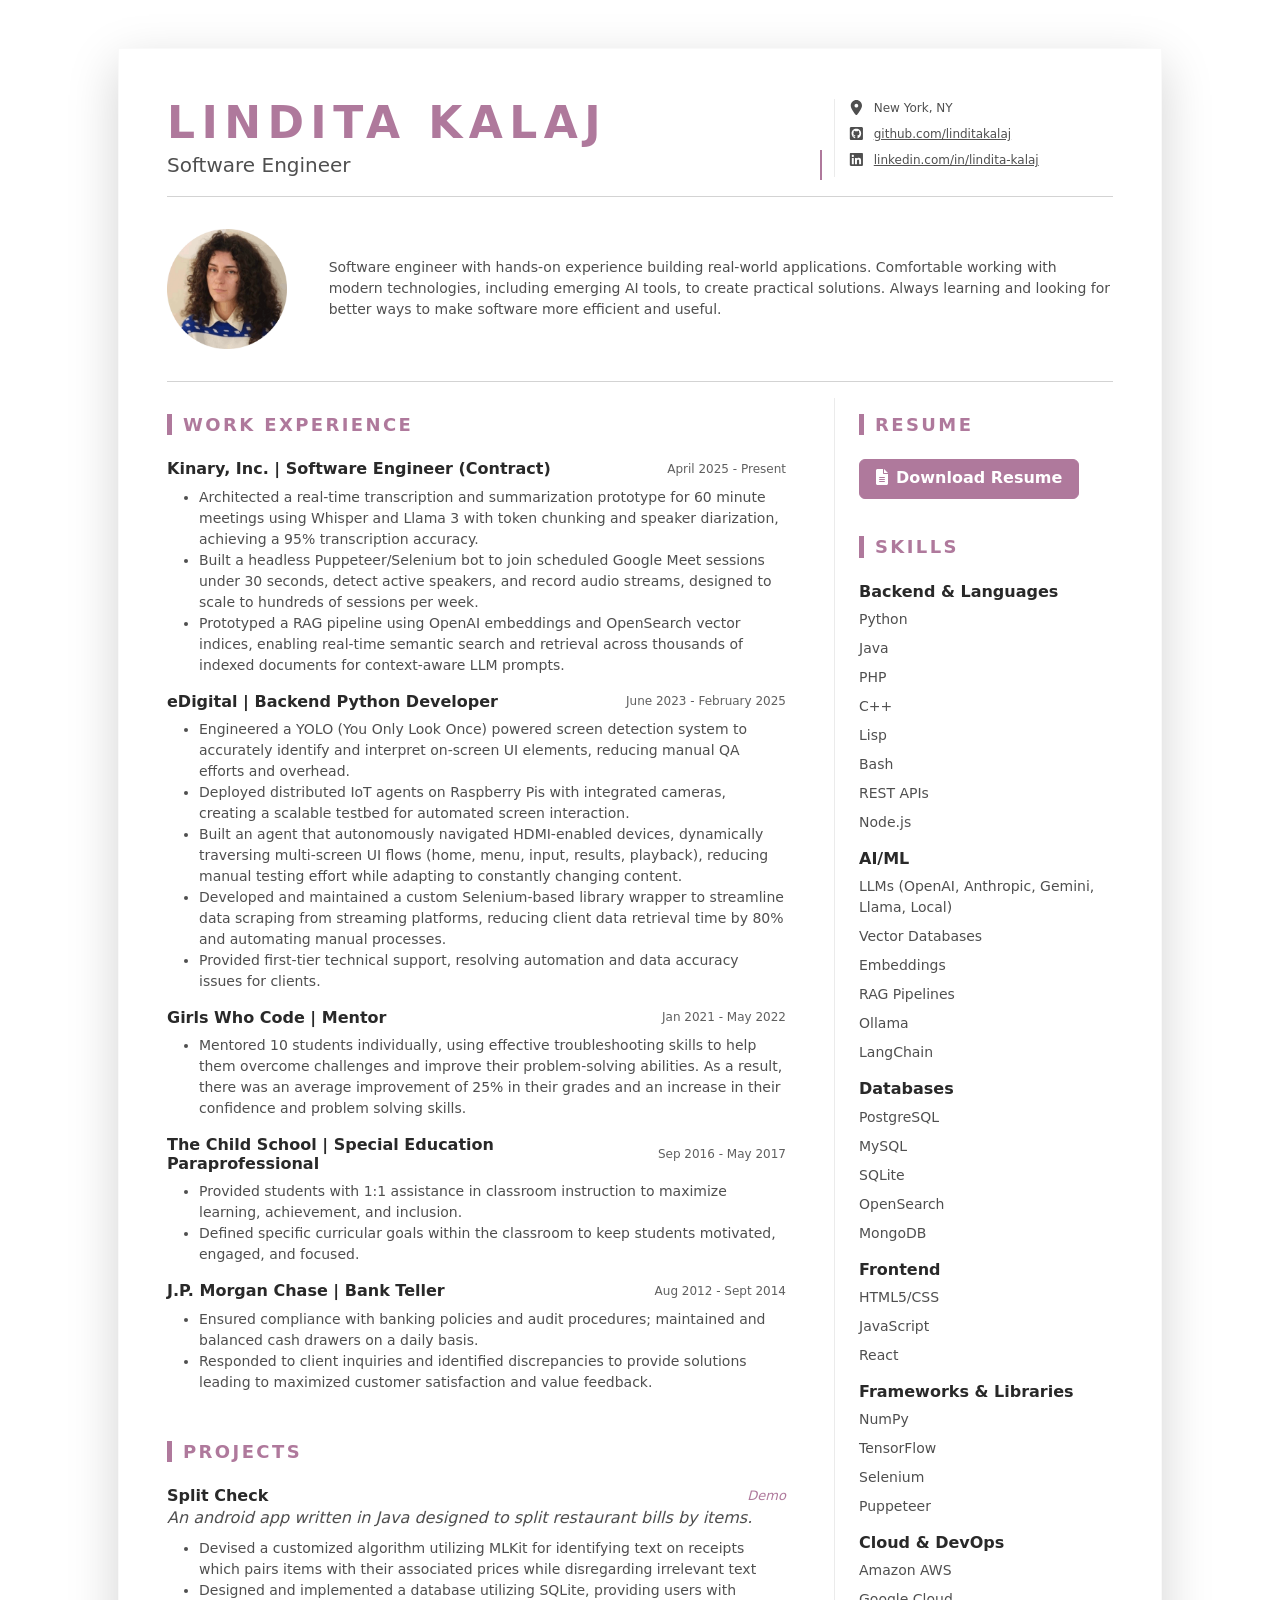
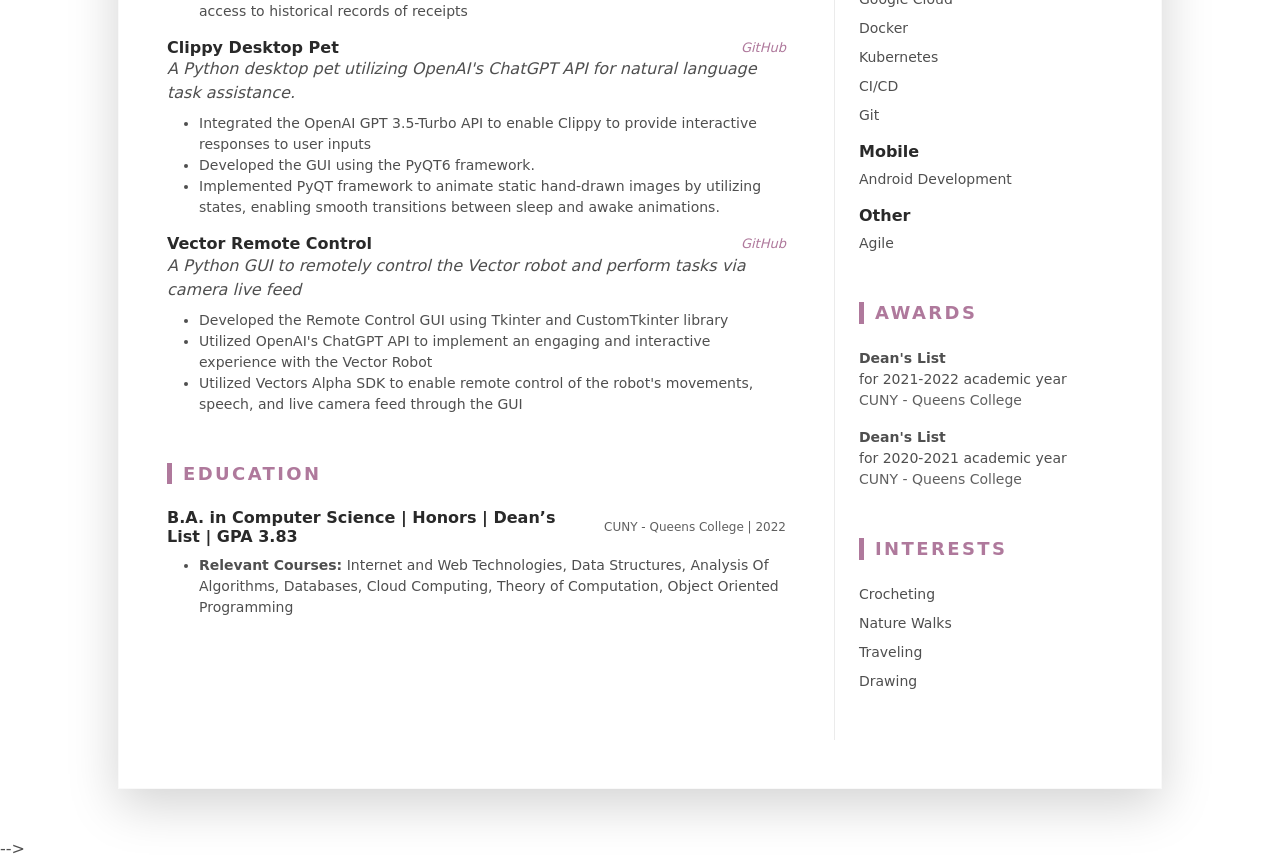
==== commit b1f39f14: "Fix percentage format in resume list Removed the tilde symbol from the percentage value for clarity." ====
--- a/index.html
+++ b/index.html
@@ -119,7 +119,7 @@
 											<li>Engineered a YOLO (You Only Look Once) powered screen detection system to accurately identify and interpret on-screen UI elements, reducing manual QA efforts and overhead.</li>
 											<li>Deployed distributed IoT agents on Raspberry Pis with integrated cameras, creating a scalable testbed for automated screen interaction.</li>
 											<li>Built an agent that autonomously navigated HDMI-enabled devices, dynamically traversing multi-screen UI flows (home, menu, input, results, playback), reducing manual testing effort while adapting to constantly changing content.</li>
-											<li>Developed and maintained a custom Selenium-based library wrapper to streamline data scraping from streaming platforms, reducing client data retrieval time by ~80% and automating manual processes.</li>
+											<li>Developed and maintained a custom Selenium-based library wrapper to streamline data scraping from streaming platforms, reducing client data retrieval time by 80% and automating manual processes.</li>
 											<li>Provided first-tier technical support, resolving automation and data accuracy issues for clients.</li>
 										</ul>
 									</div>
@@ -251,7 +251,7 @@
 						<section class="skills-section py-3">
 								<h3 class="text-uppercase resume-section-heading mb-4">Resume</h3>
 								<div class="item">
-									<a class="btn btn-primary me-2 mb-3" href="assets/resume/Lindita Kalaj - Resume.pdf" id="resume-download" download>
+									<a class="btn btn-primary me-2 mb-3" href="assets/resume/Lindita Kalaj - Resume.pdf" id="resume-download" target="_blank" rel="noopener noreferrer">
 										<svg class="svg-inline--fa fa-file-lines me-2" aria-hidden="true"
 											focusable="false" data-prefix="fas" data-icon="file-lines" role="img"
 											xmlns="http://www.w3.org/2000/svg" viewBox="0 0 384 512" data-fa-i2svg="">
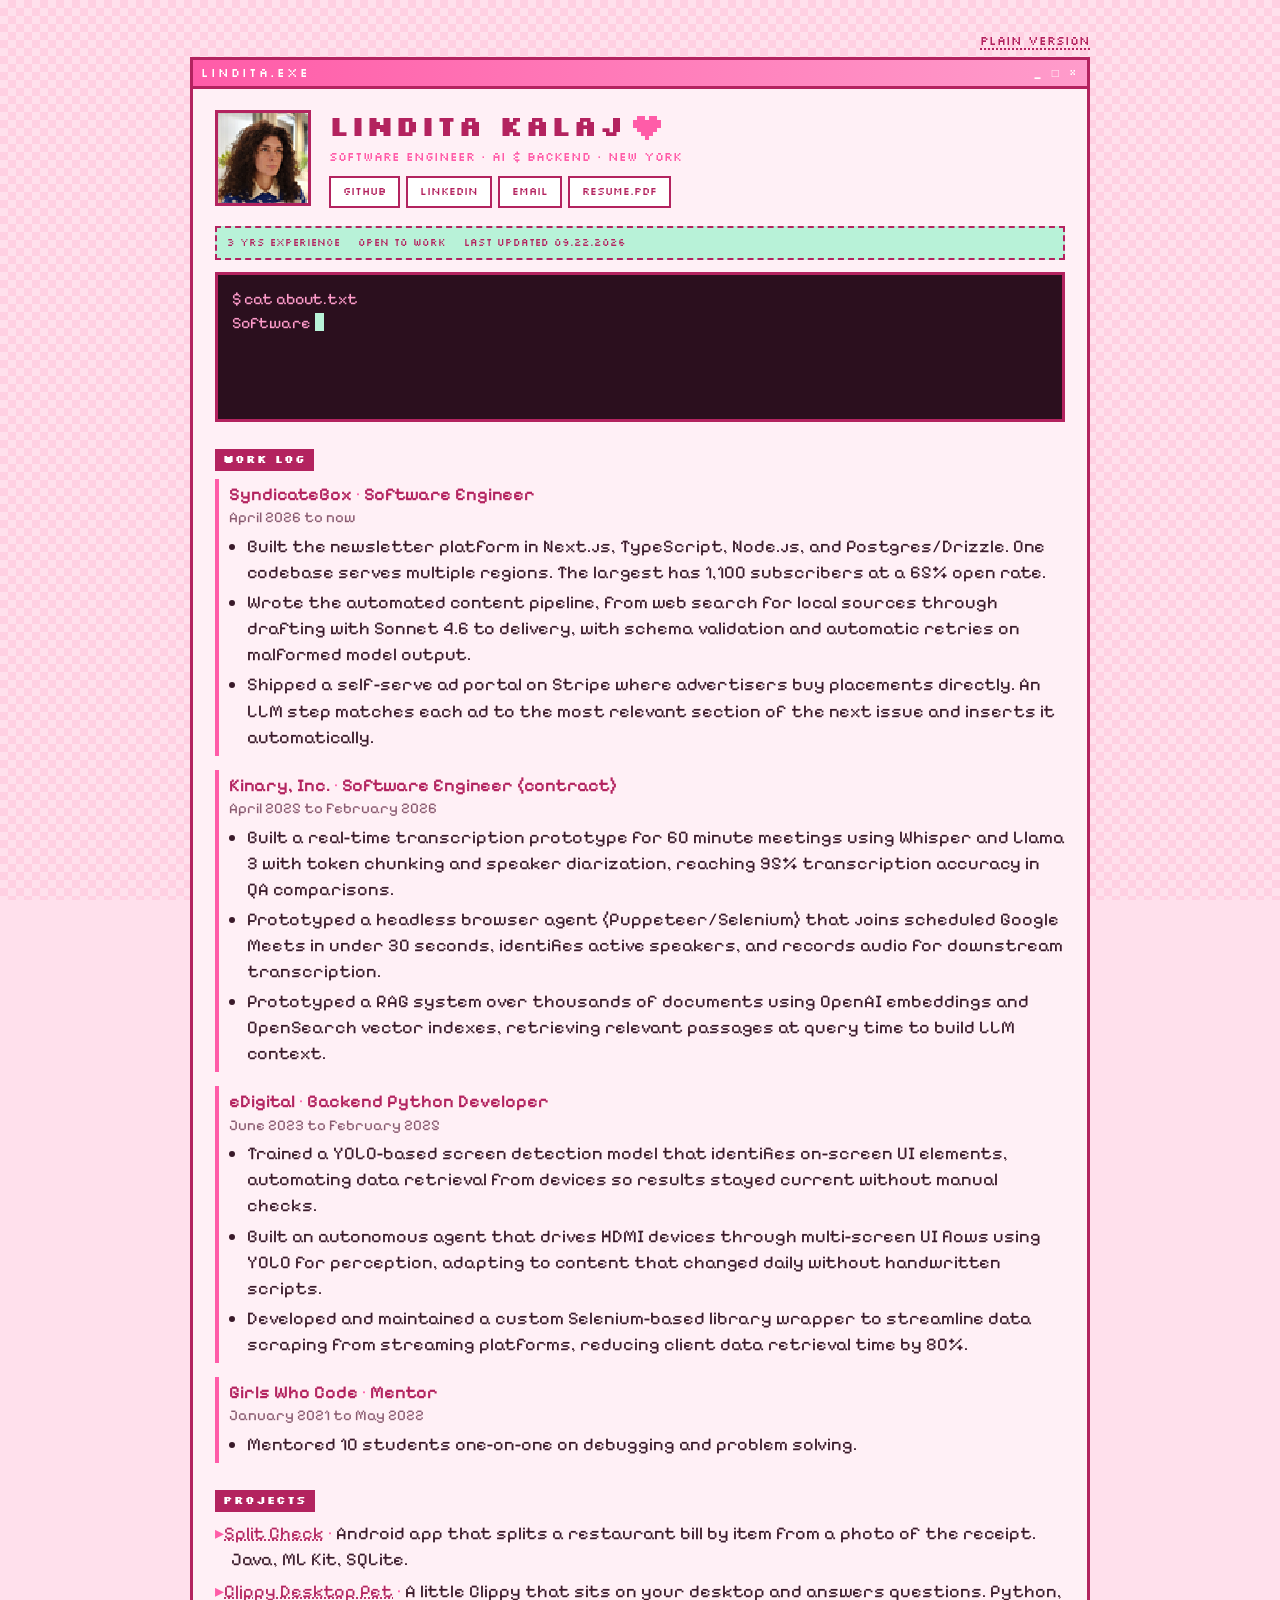
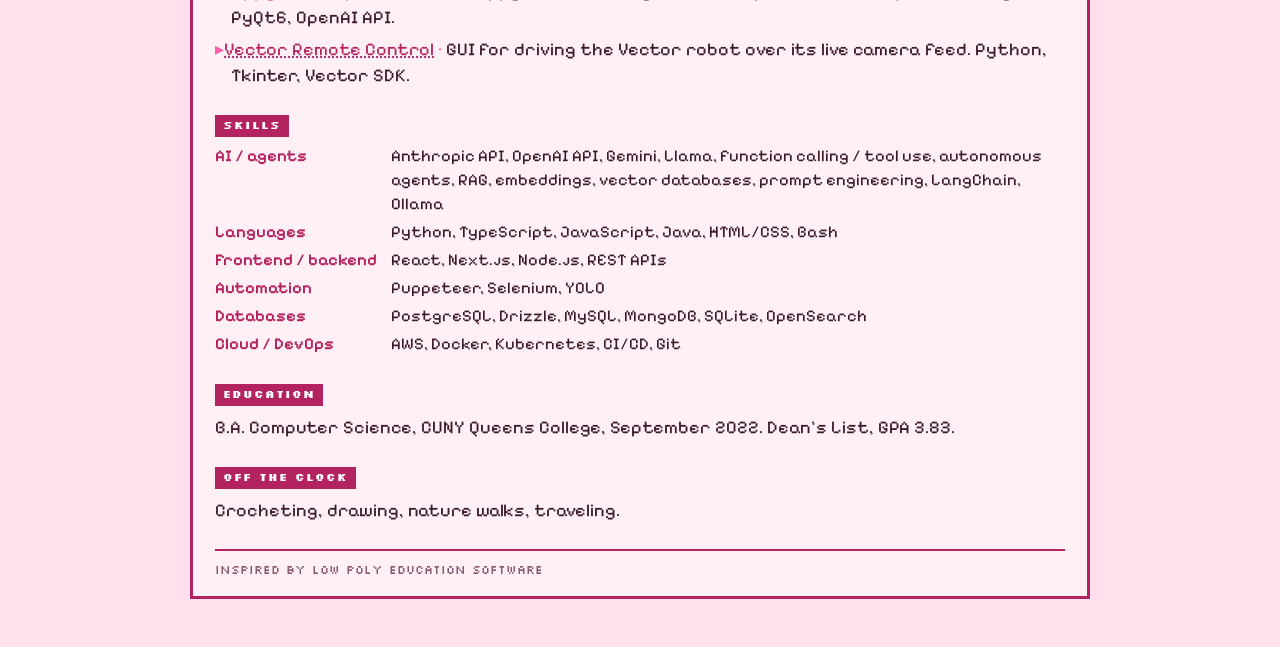
==== commit 1912d5b7: "Update resume site / overhaul" ====
--- a/index.html
+++ b/index.html
@@ -1,411 +1,180 @@
 <!DOCTYPE html>
 <html lang="en">
 <head>
-	<title>Lindita Kalaj | Software Engineer</title>
-	<!-- Meta -->
 	<meta charset="utf-8">
-	<meta http-equiv="X-UA-Compatible" content="IE=edge">
-	<meta name="viewport" content="width=device-width, initial-scale=1.0">
-	<meta name="description" content="">
-	<link rel="shortcut icon" href="favicon.ico">
-
-	<!-- Google Fonts -->
-	<link href="https://fonts.googleapis.com/css?family=Roboto:300,400,500,700,900" rel="stylesheet">
-
-	<!-- FontAwesome JS-->
-	<script defer src="assets/fontawesome/js/all.min.js"></script>
-
-	<!-- Theme CSS -->
-	<link id="theme-style" rel="stylesheet" href="assets/css/devresume.css">
-	
-	<style>
-		/* Typing animation for tagline */
-		.typing-animation {
-			overflow: hidden;
-			border-right: 2px solid #af799c;
-			white-space: nowrap;
-			margin: 0 auto;
-			animation: typing 3s steps(20, end), blink-caret 0.75s step-end infinite;
-		}
-		
-		@keyframes typing {
-			from { width: 0 }
-			to { width: 100% }
-		}
-		
-		@keyframes blink-caret {
-			from, to { border-color: transparent }
-			50% { border-color: #af799c }
-		}
-	</style>
-	
+	<meta name="viewport" content="width=device-width, initial-scale=1">
+	<title>Lindita Kalaj &middot; Software Engineer</title>
+	<meta name="description" content="Lindita Kalaj, software engineer in New York. Backend systems and LLM automation in Python and TypeScript.">
+	<link rel="canonical" href="https://linditakalaj.com/">
+	<meta property="og:title" content="Lindita Kalaj &middot; Software Engineer">
+	<meta property="og:description" content="Software engineer in New York. Backend systems and LLM automation in Python and TypeScript.">
+	<meta property="og:url" content="https://linditakalaj.com/">
+	<meta property="og:type" content="profile">
+	<link rel="icon" href="favicon.ico">
+	<link href="https://fonts.googleapis.com/css2?family=Silkscreen&family=Pixelify+Sans:wght@400;600&display=swap" rel="stylesheet">
+	<link rel="stylesheet" href="assets/css/styles.css">
 </head>
 <body>
-	<div class="main-wrapper">
-		<div class="container px-3 px-lg-5">
-			<article class="resume-wrapper mx-auto theme-bg-light p-5 mb-5 my-5 shadow-lg">
 
-				<div class="resume-header">
-					<div class="row align-items-center">
-						<div class="resume-title col-12 col-md-6 col-lg-8 col-xl-9">
-							<h2 class="resume-name mb-0 text-uppercase">Lindita Kalaj</h2>
-							<div class="resume-tagline mb-3 mb-md-0 typing-animation">Software Engineer</div>
-						</div>
-						<!--//resume-title-->
-						<div class="resume-contact col-12 col-md-6 col-lg-4 col-xl-3">
-							<ul class="list-unstyled mb-0">
-								<li class="mb-2"><i class="fas fa-map-marker-alt fa-fw fa-lg me-2"></i>New York, NY</li>
-								<li class="mb-2"><i class="fab fa-github-square fa-fw fa-lg me-2"></i><a class="resume-link" href="https://github.com/linditakalaj">github.com/linditakalaj</a></li>
-								<li class="mb-2"><i class="fab fa-linkedin fa-fw fa-lg me-2"></i><a class="resume-link" href="https://www.linkedin.com/in/lindita-kalaj/">linkedin.com/in/lindita-kalaj</a></li>
-							</ul>
-						</div>
-						<!--//resume-contact-->
-					</div>
-					<!--//row-->
+<p class="topbar"><a href="plain/index.html">plain version</a></p>
 
-				</div>
-				<!--//resume-header-->
-				<hr>
-				<div class="resume-intro py-3">
-					<div class="row align-items-center">
-						<div class="col-12 col-md-3 col-xl-2 text-center">
-							<img class="resume-profile-image mb-3 mb-md-0 me-md-5  ms-md-0 rounded mx-auto"
-								src="assets/images/profile-photo.png" alt="image">
-						</div>
+<main class="window">
+	<div class="titlebar">
+		<span>lindita.exe</span>
+		<span aria-hidden="true">_ &#9633; &times;</span>
+	</div>
 
-						<div class="col text-start">
-							<p class="mb-0">Software engineer with hands-on experience building real-world applications. Comfortable working with
-modern technologies, including emerging AI tools, to create practical solutions. Always learning and looking
-for better ways to make software more efficient and useful.
-</p>
-						</div>
-						<!--//col-->
-					</div>
-				</div>
-				<!--//resume-intro-->
-				<hr>
-				<div class="resume-body">
-					<div class="row">
-						<div class="resume-main col-12 col-lg-8 col-xl-9   pe-0   pe-lg-5">
-							<section class="work-section py-3">
-								<h3 class="text-uppercase resume-section-heading mb-4">Work Experience</h3>
-								<div class="item mb-3">
-									<div class="item-heading row align-items-center mb-2">
-										<h4 class="item-title col-12 col-md-6 col-lg-8 mb-2 mb-md-0">Kinary, Inc. | Software Engineer (Contract)</h4>
-										<div
-											class="item-meta col-12 col-md-6 col-lg-4 text-muted text-start text-md-end">
-											April 2025 - Present
-										</div>
-									</div>
-									<div class="item-content">
-										<ul class="resume-list">
-											<li>Architected a real-time transcription and summarization prototype for 60 minute meetings using Whisper and Llama 3 with token chunking and speaker diarization, achieving a 95% transcription accuracy.</li>
-											<li>Built a headless Puppeteer/Selenium bot to join scheduled Google Meet sessions under 30 seconds, detect active speakers, and record audio streams, designed to scale to hundreds of sessions per week.</li>
-											<li>Prototyped a RAG pipeline using OpenAI embeddings and OpenSearch vector indices, enabling real-time semantic search and retrieval across thousands of indexed documents for context-aware LLM prompts.</li>
-										</ul>
-									</div>
-								</div>
-								<!--//item-->
-								<div class="item mb-3">
-									<div class="item-heading row align-items-center mb-2">
-										<h4 class="item-title col-12 col-md-6 col-lg-8 mb-2 mb-md-0">eDigital | Backend Python Developer</h4>
-										<div
-											class="item-meta col-12 col-md-6 col-lg-4 text-muted text-start text-md-end">
-											June 2023 - February 2025
-										</div>
-									</div>
-									<div class="item-content">
-										<ul class="resume-list">
-											<li>Engineered a YOLO (You Only Look Once) powered screen detection system to accurately identify and interpret on-screen UI elements, reducing manual QA efforts and overhead.</li>
-											<li>Deployed distributed IoT agents on Raspberry Pis with integrated cameras, creating a scalable testbed for automated screen interaction.</li>
-											<li>Built an agent that autonomously navigated HDMI-enabled devices, dynamically traversing multi-screen UI flows (home, menu, input, results, playback), reducing manual testing effort while adapting to constantly changing content.</li>
-											<li>Developed and maintained a custom Selenium-based library wrapper to streamline data scraping from streaming platforms, reducing client data retrieval time by 80% and automating manual processes.</li>
-											<li>Provided first-tier technical support, resolving automation and data accuracy issues for clients.</li>
-										</ul>
-									</div>
-								</div>
-								<!--//item-->
-								<div class="item mb-3">
-									<div class="item-heading row align-items-center mb-2">
-										<h4 class="item-title col-12 col-md-6 col-lg-8 mb-2 mb-md-0">Girls Who Code | Mentor</h4>
-										<div
-											class="item-meta col-12 col-md-6 col-lg-4 text-muted text-start text-md-end">
-											Jan 2021 - May 2022
-										</div>
-									</div>
-									<div class="item-content">
-										<ul class="resume-list">
-											<li>Mentored 10 students individually, using effective troubleshooting skills to help them overcome challenges and improve their problem-solving abilities. As a result, there was an average improvement of 25% in their grades and an increase in their confidence and problem solving skills.</li>
-										</ul>
-									</div>
-								</div>
-								<div class="item mb-3">
-									<div class="item-heading row align-items-center mb-2">
-										<h4 class="item-title col-12 col-md-6 col-lg-8 mb-2 mb-md-0">The Child School | Special Education Paraprofessional</h4>
-										<div class="item-meta col-12 col-md-6 col-lg-4 text-muted text-start text-md-end">Sep 2016 - May 2017</div>
-									</div>
-									<div class="item-content">
-										<ul class="resume-list">
-											<li>Provided students with 1:1 assistance in classroom instruction to maximize learning, achievement, and inclusion.</li>
-											<li>Defined specific curricular goals within the classroom to keep students motivated, engaged, and focused.</li>
-										</ul>
-									</div>
-								</div>
-								<!--//item-->
-								<div class="item mb-3">
-									<div class="item-heading row align-items-center mb-2">
-										<h4 class="item-title col-12 col-md-6 col-lg-8 mb-2 mb-md-0">J.P. Morgan Chase | Bank Teller</h4>
-										<div
-											class="item-meta col-12 col-md-6 col-lg-4 text-muted text-start text-md-end">
-											Aug 2012 - Sept 2014</div>
-									</div>
-									<div class="item-content">
-										<ul class="resume-list">
-											<li>Ensured compliance with banking policies and audit procedures; maintained and balanced cash drawers on a daily basis.</li>
-											<li>Responded to client inquiries and identified discrepancies to provide solutions leading to maximized customer satisfaction and value feedback.</li>
-										</ul>
-									</div>
-								</div>
-								<!--//item-->
-							</section>
-							<!--//work-section-->
-							<section class="project-section py-3">
-								<h3 class="text-uppercase resume-section-heading mb-4">Projects</h3>
-								<div class="item mb-3">
-									<div class="item-heading row align-items-center mb-2">
-										<h4 class="item-title col-12 col-md-6 col-lg-8 mb-2 mb-md-0">Split Check</h4>
-										<div
-											class="item-meta col-12 col-md-6 col-lg-4 text-muted text-start text-md-end">
-											<a class="text-muted" href="https://play.google.com/store/apps/details?id=com.mimo.splitcheck">Demo</a></div>
-											<i>An android app written in Java designed to split restaurant bills by items.</i>
+	<div class="inner">
+		<header class="top">
+			<img class="avatar" src="assets/images/avatar-64.png" width="96" height="96" alt="Pixel portrait of Lindita">
+			<div>
+				<h1>Lindita Kalaj<span class="heart" aria-hidden="true"></span></h1>
+				<p class="role">Software Engineer &middot; AI &amp; Backend &middot; New York</p>
+				<nav class="links">
+					<a href="https://github.com/LinditaKalaj">GitHub</a>
+					<a href="https://www.linkedin.com/in/lindita-kalaj/">LinkedIn</a>
+					<a href="mailto:linditakalaj@gmail.com">Email</a>
+					<a href="assets/resume/Lindita_Kalaj_Resume.pdf" download="Lindita_Kalaj_Resume.pdf">Resume.pdf</a>
+				</nav>
+			</div>
+		</header>
 
-									</div>
-									<div class="item-content">
-										<ul>
-											<li>Devised a customized algorithm utilizing MLKit for identifying text on receipts which pairs items with their associated prices while disregarding irrelevant text</li>
-											<li>Designed and implemented a database utilizing SQLite, providing users with access to historical records of receipts</li>
-										</ul>
-									</div>
-								</div>
-								<!--//item-->
-								<div class="item mb-3">
-									<div class="item-heading row align-items-center mb-2">
-										<h4 class="item-title col-12 col-md-6 col-lg-8 mb-2 mb-md-0">Clippy Desktop Pet</h4>
-										<div
-											class="item-meta col-12 col-md-6 col-lg-4 text-muted text-start text-md-end">
-											<a class="text-muted" href="https://github.com/LinditaKalaj/Clippy-Desktop-Pet">GitHub</a></div>
-											<i>A Python desktop pet utilizing OpenAI's ChatGPT API for natural language task assistance.</i>
+		<ul class="status">
+			<li>3 yrs experience</li>
+			<li>open to work</li>
+			<li>last updated 09.22.2026</li>
+		</ul>
 
-									</div>
-									<div class="item-content">
-										<ul>
-											<li>Integrated the OpenAI GPT 3.5-Turbo API to enable Clippy to provide interactive responses to user inputs</li>
-											<li>Developed the GUI using the PyQT6 framework.</li>
-											<li>Implemented PyQT framework to animate static hand-drawn images by utilizing states, enabling smooth transitions between sleep and awake animations.</li>
-										</ul>
-									</div>
-								</div>
-								<!--//item-->
-								<div class="item mb-3">
-									<div class="item-heading row align-items-center mb-2">
-										<h4 class="item-title col-12 col-md-6 col-lg-8 mb-2 mb-md-0">Vector Remote Control</h4>
-										<div
-											class="item-meta col-12 col-md-6 col-lg-4 text-muted text-start text-md-end">
-											<a class="text-muted" href="https://github.com/LinditaKalaj/Vector-Remote-Control">GitHub</a></div>
-											<i>A Python GUI to remotely control the Vector robot and perform tasks via camera live feed</i>
+		<pre class="term" aria-label="Terminal animation"><code id="term"></code><span class="cursor"></span></pre>
 
-									</div>
-									<div class="item-content">
-										<ul>
-											<li>Developed the Remote Control GUI using Tkinter and CustomTkinter library</li>
-											<li>Utilized OpenAI's ChatGPT API to implement an engaging and interactive experience with the Vector Robot</li>
-											<li>Utilized Vectors Alpha SDK to enable remote control of the robot's movements, speech, and live camera feed through the GUI</li>
-										</ul>
-									</div>
-								</div>
-								<!--//item-->
-							</section>
-							<!--//project-section-->
-							<section class="education-section py-3">
-								<h3 class="text-uppercase resume-section-heading mb-4">Education</h3>
-								<div class="item mb-3">
-									<div class="item-heading row align-items-center mb-2">
-										<h4 class="item-title col-12 col-md-6 col-lg-8 mb-2 mb-md-0">B.A. in Computer Science | Honors | Deanʼs List | GPA 3.83</h4>
-										<div
-											class="item-meta col-12 col-md-6 col-lg-4 text-muted text-start text-md-end">
-											CUNY - Queens College | 2022
-										</div>
-									</div>
-									<div class="item-content">
-										<ul class="resume-list">
-											<li><b>Relevant Courses:</b> Internet and Web Technologies, Data Structures, Analysis Of Algorithms, Databases, Cloud Computing, Theory of Computation, Object Oriented Programming</li>
-										</ul>
-									</div>
-								</div>
-								<!--//item-->
-							</section>
-							<!--//education-section-->
-						</div>
-						<!--//resume-main-->
-						<aside class="resume-aside col-12 col-lg-4 col-xl-3 px-lg-4 pb-lg-4">
-						<section class="skills-section py-3">
-								<h3 class="text-uppercase resume-section-heading mb-4">Resume</h3>
-								<div class="item">
-									<a class="btn btn-primary me-2 mb-3" href="assets/resume/Lindita Kalaj - Resume.pdf" id="resume-download" target="_blank" rel="noopener noreferrer">
-										<svg class="svg-inline--fa fa-file-lines me-2" aria-hidden="true"
-											focusable="false" data-prefix="fas" data-icon="file-lines" role="img"
-											xmlns="http://www.w3.org/2000/svg" viewBox="0 0 384 512" data-fa-i2svg="">
-											<path fill="currentColor"
-												d="M256 0v128h128L256 0zM224 128L224 0H48C21.49 0 0 21.49 0 48v416C0 490.5 21.49 512 48 512h288c26.51 0 48-21.49 48-48V160h-127.1C238.3 160 224 145.7 224 128zM272 416h-160C103.2 416 96 408.8 96 400C96 391.2 103.2 384 112 384h160c8.836 0 16 7.162 16 16C288 408.8 280.8 416 272 416zM272 352h-160C103.2 352 96 344.8 96 336C96 327.2 103.2 320 112 320h160c8.836 0 16 7.162 16 16C288 344.8 280.8 352 272 352zM288 272C288 280.8 280.8 288 272 288h-160C103.2 288 96 280.8 96 272C96 263.2 103.2 256 112 256h160C280.8 256 288 263.2 288 272z">
-											</path>
-										</svg>Download Resume</a>
-									<br /><br />
-								</div>
-								<!--//item-->
-								<h3 class="text-uppercase resume-section-heading mb-4">Skills</h3>
-								<div class="item">
-									<h4 class="item-title">Backend & Languages</h4>
-									<ul class="list-unstyled resume-skills-list">
-										<li class="mb-2">Python</li>
-										<li class="mb-2">Java</li>
-										<li class="mb-2">PHP</li>
-										<li class="mb-2">C++</li>
-										<li class="mb-2">Lisp</li>
-										<li class="mb-2">Bash</li>
-										<li class="mb-2">REST APIs</li>
-										<li class="mb-2">Node.js</li>
-									</ul>
-								</div>
-								<!--//item-->
-								<div class="item">
-									<h4 class="item-title">AI/ML</h4>
-									<ul class="list-unstyled resume-skills-list">
-										<li class="mb-2">LLMs (OpenAI, Anthropic, Gemini, Llama, Local)</li>
-										<li class="mb-2">Vector Databases</li>
-										<li class="mb-2">Embeddings</li>
-										<li class="mb-2">RAG Pipelines</li>
-										<li class="mb-2">Ollama</li>
-										<li class="mb-2">LangChain</li>
-									</ul>
-								</div>
-								<!--//item-->
-								<div class="item">
-									<h4 class="item-title">Databases</h4>
-									<ul class="list-unstyled resume-skills-list">
-										<li class="mb-2">PostgreSQL</li>
-										<li class="mb-2">MySQL</li>
-										<li class="mb-2">SQLite</li>
-										<li class="mb-2">OpenSearch</li>
-										<li class="mb-2">MongoDB</li>
-									</ul>
-								</div>
-								<!--//item-->
-								<div class="item">
-									<h4 class="item-title">Frontend</h4>
-									<ul class="list-unstyled resume-skills-list">
-										<li class="mb-2">HTML5/CSS</li>
-										<li class="mb-2">JavaScript</li>
-										<li class="mb-2">React</li>
-									</ul>
-								</div>
-								<!--//item-->
-								<div class="item">
-									<h4 class="item-title">Frameworks & Libraries</h4>
-									<ul class="list-unstyled resume-skills-list">
-										<li class="mb-2">NumPy</li>
-										<li class="mb-2">TensorFlow</li>
-										<li class="mb-2">Selenium</li>
-										<li class="mb-2">Puppeteer</li>
-									</ul>
-								</div>
-								<!--//item-->
-								<div class="item">
-									<h4 class="item-title">Cloud & DevOps</h4>
-									<ul class="list-unstyled resume-skills-list">
-										<li class="mb-2">Amazon AWS</li>
-										<li class="mb-2">Google Cloud</li>
-										<li class="mb-2">Docker</li>
-										<li class="mb-2">Kubernetes</li>
-										<li class="mb-2">CI/CD</li>
-										<li class="mb-2">Git</li>
-									</ul>
-								</div>
-								<!--//item-->
-								<div class="item">
-									<h4 class="item-title">Mobile</h4>
-									<ul class="list-unstyled resume-skills-list">
-										<li class="mb-2">Android Development</li>
-									</ul>
-								</div>
-								<!--//item-->
-								<div class="item">
-									<h4 class="item-title">Other</h4>
-									<ul class="list-unstyled resume-skills-list">
-										<li class="mb-2">Agile</li>
-									</ul>
-								</div>
-								<!--//item-->
-							</section>
-							<!--//skills-section-->
-							<section class="education-section py-3">
-								<h3 class="text-uppercase resume-section-heading mb-4">Awards</h3>
-								<ul class="list-unstyled resume-awards-list">
-									<li class="mb-3">
-										<div class="font-weight-bold"><b>Dean's List</b></div>
-										<div>for 2021-2022 academic year</div>
-										<div class="text-muted">CUNY - Queens College</div>
-									</li>
-									<li>
-										<div class="font-weight-bold"><b>Dean's List</b></div>
-										<div>for 2020-2021 academic year</div>
-										<div class="text-muted">CUNY - Queens College</div>
-									</li>
-								</ul>
-							</section>
-							<!--<section class="skills-section py-3">
-										<h3 class="text-uppercase resume-section-heading mb-4">Languages</h3>
-										<ul class="list-unstyled resume-lang-list">
-											<li class="mb-2">English <span class="text-muted">(Native)</span></li>
-											<li>Spanish <span class="text-muted">(Professional)</span></li>
-										</ul>
-									</section>-->
-							<section class="skills-section py-3">
-								<h3 class="text-uppercase resume-section-heading mb-4">Interests</h3>
-								<ul class="list-unstyled resume-interests-list mb-0">
-									<li class="mb-2">Crocheting</li>
-									<li class="mb-2">Nature Walks</li>
-									<li class="mb-2">Traveling</li>
-									<li class="mb-2">Drawing</li>
-								</ul>
-							</section>
-							<!--//certificates-section-->
+		<section>
+			<h2>Work log</h2>
 
-						</aside>
-						<!--//resume-aside-->
-					</div>
-					<!--//row-->
-				</div>
-				<!--//resume-body-->
-				<!-- <hr>
-				<div class="resume-footer text-center">
-					<ul class="resume-social-list list-inline mx-auto mb-0 d-inline-block text-muted">
-						<li class="list-inline-item mb-lg-0 me-3"><a class="resume-link"
-								href="https://github.com/linditakalaj"><i class="fab fa-github-square fa-2x me-2"
-									data-fa-transform="down-4"></i><span
-									class="d-none d-lg-inline-block text-muted">github.com/linditakalaj</span></a></li>
-						<li class="list-inline-item mb-lg-0 me-3"><a class="resume-link"
-								href="https://www.linkedin.com/in/lindita-kalaj/"><i class="fab fa-linkedin fa-2x me-2"
-									data-fa-transform="down-4"></i><span
-									class="d-none d-lg-inline-block text-muted">linkedin.com/in/lindita-kalaj</span></a>
-						</li>
-						<!-- <li class="list-inline-item mb-lg-0 me-lg-3"><a class="resume-link" href="https://linditakalaj.com/"><i class="fas fa-globe fa-2x me-2" data-fa-transform="down-4"></i><span class="d-none d-lg-inline-block text-muted">linditakalaj.com</span></a></li> -->
-					</ul>
-				</div> -->
+			<article class="job">
+				<h3>SyndicateBox <span class="sep">&middot;</span> Software Engineer</h3>
+				<p class="when">April 2026 to now</p>
+				<ul>
+					<li>Built the newsletter platform in Next.js, TypeScript, Node.js, and Postgres/Drizzle. One codebase serves multiple regions. The largest has 1,100 subscribers at a 65% open rate.</li>
+					<li>Wrote the automated content pipeline, from web search for local sources through drafting with Sonnet 4.6 to delivery, with schema validation and automatic retries on malformed model output.</li>
+					<li>Shipped a self-serve ad portal on Stripe where advertisers buy placements directly. An LLM step matches each ad to the most relevant section of the next issue and inserts it automatically.</li>
+				</ul>
 			</article>
 
-		</div>
-		<!--//container-->
+			<article class="job">
+				<h3>Kinary, Inc. <span class="sep">&middot;</span> Software Engineer (contract)</h3>
+				<p class="when">April 2025 to February 2026</p>
+				<ul>
+					<li>Built a real-time transcription prototype for 60 minute meetings using Whisper and Llama 3 with token chunking and speaker diarization, reaching 95% transcription accuracy in QA comparisons.</li>
+					<li>Prototyped a headless browser agent (Puppeteer/Selenium) that joins scheduled Google Meets in under 30 seconds, identifies active speakers, and records audio for downstream transcription.</li>
+					<li>Prototyped a RAG system over thousands of documents using OpenAI embeddings and OpenSearch vector indexes, retrieving relevant passages at query time to build LLM context.</li>
+				</ul>
+			</article>
+
+			<article class="job">
+				<h3>eDigital <span class="sep">&middot;</span> Backend Python Developer</h3>
+				<p class="when">June 2023 to February 2025</p>
+				<ul>
+					<li>Trained a YOLO-based screen detection model that identifies on-screen UI elements, automating data retrieval from devices so results stayed current without manual checks.</li>
+					<li>Built an autonomous agent that drives HDMI devices through multi-screen UI flows using YOLO for perception, adapting to content that changed daily without handwritten scripts.</li>
+					<li>Developed and maintained a custom Selenium-based library wrapper to streamline data scraping from streaming platforms, reducing client data retrieval time by 80%.</li>
+				</ul>
+			</article>
+
+			<article class="job">
+				<h3>Girls Who Code <span class="sep">&middot;</span> Mentor</h3>
+				<p class="when">January 2021 to May 2022</p>
+				<ul>
+					<li>Mentored 10 students one-on-one on debugging and problem solving.</li>
+				</ul>
+			</article>
+		</section>
+
+		<section>
+			<h2>Projects</h2>
+			<ul class="projects">
+				<li><a href="https://play.google.com/store/apps/details?id=com.mimo.splitcheck">Split Check</a> <span class="sep">&middot;</span> Android app that splits a restaurant bill by item from a photo of the receipt. Java, ML Kit, SQLite.</li>
+				<li><a href="https://github.com/LinditaKalaj/Clippy-Desktop-Pet">Clippy Desktop Pet</a> <span class="sep">&middot;</span> A little Clippy that sits on your desktop and answers questions. Python, PyQt6, OpenAI API.</li>
+				<li><a href="https://github.com/LinditaKalaj/Vector-Remote-Control">Vector Remote Control</a> <span class="sep">&middot;</span> GUI for driving the Vector robot over its live camera feed. Python, Tkinter, Vector SDK.</li>
+			</ul>
+		</section>
+
+		<section>
+			<h2>Skills</h2>
+			<dl class="skills">
+				<dt>AI / agents</dt><dd>Anthropic API, OpenAI API, Gemini, Llama, function calling / tool use, autonomous agents, RAG, embeddings, vector databases, prompt engineering, LangChain, Ollama</dd>
+				<dt>Languages</dt><dd>Python, TypeScript, JavaScript, Java, HTML/CSS, Bash</dd>
+				<dt>Frontend / backend</dt><dd>React, Next.js, Node.js, REST APIs</dd>
+				<dt>Automation</dt><dd>Puppeteer, Selenium, YOLO</dd>
+				<dt>Databases</dt><dd>PostgreSQL, Drizzle, MySQL, MongoDB, SQLite, OpenSearch</dd>
+				<dt>Cloud / DevOps</dt><dd>AWS, Docker, Kubernetes, CI/CD, Git</dd>
+			</dl>
+		</section>
+
+		<section>
+			<h2>Education</h2>
+			<p>B.A. Computer Science, CUNY Queens College, September 2022. Dean's List, GPA 3.83.</p>
+		</section>
+
+		<section>
+			<h2>Off the clock</h2>
+			<p>Crocheting, drawing, nature walks, traveling.</p>
+		</section>
+
+		<footer class="foot">
+			<span>inspired by low poly education software</span>
+			<span id="hits" hidden>you are visitor no. <span class="counter">000000</span></span>
+		</footer>
 	</div>
-	<!--//main-wrapper-->
+</main>
+
+<script type="application/ld+json">
+{
+	"@context": "https://schema.org",
+	"@type": "Person",
+	"name": "Lindita Kalaj",
+	"jobTitle": "Software Engineer",
+	"url": "https://linditakalaj.com/",
+	"email": "mailto:linditakalaj@gmail.com",
+	"address": { "@type": "PostalAddress", "addressLocality": "New York", "addressRegion": "NY" },
+	"alumniOf": "CUNY Queens College",
+	"sameAs": ["https://github.com/LinditaKalaj", "https://www.linkedin.com/in/lindita-kalaj/"]
+}
+</script>
+
+<script>
+	(function () {
+		var cmd = "cat about.txt";
+		var about = "Software engineer with three years of experience building backend systems and LLM automation in Python and TypeScript/Node.js. Most recently built a newsletter platform that researches, writes, and sends itself daily with no human in the loop, currently 1,100 subscribers. Prior work includes a Whisper/Llama transcription pipeline, a RAG system over OpenSearch, and a computer-vision agent for device automation.";
+		var out = document.getElementById("term");
+		var full = "$ " + cmd + "\n" + about + "\n$ ";
+		if (window.matchMedia("(prefers-reduced-motion: reduce)").matches) {
+			out.textContent = full;
+			return;
+		}
+		var i = 0;
+		function typeCmd() {
+			out.textContent = "$ " + cmd.slice(0, i);
+			if (i < cmd.length) { i++; setTimeout(typeCmd, 50); }
+			else { i = 0; setTimeout(typeAbout, 400); }
+		}
+		function typeAbout() {
+			out.textContent = "$ " + cmd + "\n" + about.slice(0, i);
+			if (i < about.length) { i++; setTimeout(typeAbout, 6); }
+			else { out.textContent = full; }
+		}
+		out.textContent = "$ ";
+		setTimeout(typeCmd, 600);
+	})();
+
+	fetch("https://abacus.jasoncameron.dev/hit/linditakalaj.com/visits")
+		.then(function (r) { return r.json(); })
+		.then(function (d) {
+			var box = document.getElementById("hits");
+			box.querySelector(".counter").textContent = String(d.value).padStart(6, "0");
+			box.hidden = false;
+		})
+		.catch(function () {});
+</script>
+
 </body>
 </html>
--- a/assets/css/styles.css
+++ b/assets/css/styles.css
@@ -0,0 +1,250 @@
+:root {
+	--pink: #ff5ca8;
+	--deep: #b3235f;
+	--paper: #fff0f6;
+	--mint: #b8f2d8;
+	--ink: #3a1a2a;
+	--muted: #8a5a70;
+	--pixel: Silkscreen, "Courier New", monospace;
+	--body: "Pixelify Sans", "Courier New", monospace;
+}
+
+* { box-sizing: border-box; }
+
+body {
+	margin: 0;
+	padding-block: 32px 48px;
+	padding-inline: 16px;
+	background-color: #ffe0ec;
+	background-image:
+		linear-gradient(45deg, #ffd0e2 25%, transparent 25%, transparent 75%, #ffd0e2 75%),
+		linear-gradient(45deg, #ffd0e2 25%, transparent 25%, transparent 75%, #ffd0e2 75%);
+	background-size: 16px 16px;
+	background-position: 0 0, 8px 8px;
+	background-attachment: fixed;
+	font-family: var(--body);
+	font-size: 18px;
+	line-height: 1.45;
+	color: var(--ink);
+}
+
+a { color: var(--deep); text-decoration: underline dotted; }
+a:hover { color: var(--pink); text-decoration: underline solid; text-decoration-thickness: 2px; text-underline-offset: 3px; }
+
+.topbar {
+	max-width: 900px;
+	margin: 0 auto 8px;
+	text-align: right;
+	font-family: var(--pixel);
+	font-size: 12px;
+	text-transform: uppercase;
+}
+.topbar a { text-decoration: none; border-bottom: 2px dotted var(--deep); }
+.topbar a:hover { text-decoration: none; border-bottom-style: solid; border-color: var(--pink); }
+
+/* window */
+.window {
+	max-width: 900px;
+	margin: 0 auto;
+	background: var(--paper);
+	border: 3px solid var(--deep);
+}
+
+.titlebar {
+	display: flex;
+	justify-content: space-between;
+	align-items: center;
+	padding: 4px 8px;
+	background: linear-gradient(90deg, var(--pink), #ff9ccb);
+	border-bottom: 3px solid var(--deep);
+	color: #fff;
+	font-family: var(--pixel);
+	font-size: 12px;
+	letter-spacing: 2px;
+}
+
+.inner { padding: 20px 22px 18px; }
+
+/* header */
+.top {
+	display: flex;
+	gap: 18px;
+	align-items: center;
+}
+
+.avatar {
+	flex: none;
+	width: 96px;
+	height: 96px;
+	border: 3px solid var(--deep);
+	background: #fff;
+	image-rendering: pixelated;
+	object-fit: cover;
+}
+
+h1 {
+	margin: 0;
+	font-family: var(--pixel);
+	font-size: 28px;
+	line-height: 1.2;
+	color: var(--deep);
+	text-transform: uppercase;
+	letter-spacing: 1px;
+}
+
+.heart {
+	display: inline-block;
+	width: 4px;
+	height: 4px;
+	margin: 0 28px 0 12px;
+	position: relative;
+	top: -16px;
+	vertical-align: baseline;
+	background: var(--pink);
+	box-shadow:
+		4px 0 var(--pink), 12px 0 var(--pink), 16px 0 var(--pink),
+		-4px 4px var(--pink), 0 4px var(--pink), 4px 4px var(--pink), 8px 4px var(--pink), 12px 4px var(--pink), 16px 4px var(--pink), 20px 4px var(--pink),
+		-4px 8px var(--pink), 0 8px var(--pink), 4px 8px var(--pink), 8px 8px var(--pink), 12px 8px var(--pink), 16px 8px var(--pink), 20px 8px var(--pink),
+		0 12px var(--pink), 4px 12px var(--pink), 8px 12px var(--pink), 12px 12px var(--pink), 16px 12px var(--pink),
+		4px 16px var(--pink), 8px 16px var(--pink), 12px 16px var(--pink),
+		8px 20px var(--pink);
+}
+
+.role {
+	margin: 6px 0 10px;
+	font-family: var(--pixel);
+	font-size: 12px;
+	color: var(--pink);
+	text-transform: uppercase;
+}
+
+.links { display: flex; flex-wrap: wrap; gap: 6px; }
+.links a {
+	padding: 6px 12px;
+	border: 2px solid var(--deep);
+	background: #fff;
+	font-family: var(--pixel);
+	font-size: 11px;
+	text-transform: uppercase;
+	text-decoration: none;
+}
+.links a:hover { background: #ffd6e7; border-color: var(--pink); color: var(--deep); text-decoration: none; }
+
+/* status bar + terminal */
+.status {
+	display: flex;
+	flex-wrap: wrap;
+	gap: 6px 18px;
+	margin: 18px 0 12px;
+	padding: 8px 10px;
+	list-style: none;
+	background: var(--mint);
+	border: 2px dashed var(--deep);
+	font-family: var(--pixel);
+	font-size: 10px;
+	color: var(--deep);
+	text-transform: uppercase;
+}
+
+.term {
+	position: relative;
+	margin: 0 0 8px;
+	padding: 12px 14px;
+	min-height: 150px;
+	background: #2b0f1e;
+	border: 3px solid var(--deep);
+	color: #ff9ccb;
+	font-family: var(--body);
+	font-size: 16px;
+	line-height: 1.5;
+	white-space: pre-wrap;
+	overflow-wrap: anywhere;
+	overflow: hidden;
+}
+.term code { font-family: inherit; }
+.term .cursor {
+	display: inline-block;
+	width: 9px;
+	height: 18px;
+	margin-left: 2px;
+	vertical-align: -3px;
+	background: var(--mint);
+	animation: blink 1s steps(2) infinite;
+}
+@keyframes blink { 50% { opacity: 0; } }
+
+/* sections */
+section { margin-top: 22px; }
+
+h2 {
+	display: inline-block;
+	margin: 0 0 8px;
+	padding: 3px 8px;
+	background: var(--deep);
+	color: #fff;
+	font-family: var(--pixel);
+	font-size: 11px;
+	text-transform: uppercase;
+	letter-spacing: 1px;
+}
+
+section p { margin: 0 0 10px; }
+
+.job {
+	margin: 0 0 14px;
+	padding: 2px 0 2px 10px;
+	border-left: 4px solid var(--pink);
+}
+.job h3 {
+	margin: 0;
+	font-size: 18px;
+	font-weight: 600;
+	color: var(--deep);
+}
+.job h3 .sep, .projects .sep { color: var(--pink); font-weight: 400; }
+.job .when { margin: 0 0 4px; font-size: 15px; color: var(--muted); }
+.job ul { margin: 0; padding-left: 18px; }
+.job li { margin-bottom: 4px; }
+
+.projects { margin: 0; padding: 0; list-style: none; }
+.projects li { margin-bottom: 6px; padding-left: 16px; text-indent: -16px; }
+.projects li::before { content: "\25B8 "; color: var(--pink); }
+
+.skills { margin: 0; display: grid; grid-template-columns: max-content 1fr; gap: 4px 14px; font-size: 16.5px; }
+.skills dt { font-weight: 600; color: var(--deep); }
+.skills dd { margin: 0; }
+
+/* footer */
+.foot {
+	display: flex;
+	flex-wrap: wrap;
+	justify-content: space-between;
+	gap: 6px 16px;
+	margin-top: 26px;
+	padding-top: 10px;
+	border-top: 2px solid var(--deep);
+	font-family: var(--pixel);
+	font-size: 12px;
+	color: var(--muted);
+	text-transform: uppercase;
+}
+.foot a { color: var(--deep); }
+.counter {
+	display: inline-block;
+	padding: 3px 8px;
+	background: #000;
+	color: #7dff9e;
+	letter-spacing: 3px;
+}
+
+@media (prefers-reduced-motion: reduce) {
+	.term .cursor { animation: none; }
+}
+
+@media (max-width: 480px) {
+	body { padding-block: 16px 32px; font-size: 17px; }
+	.inner { padding: 14px; }
+	.top { flex-direction: column; }
+	.skills { grid-template-columns: 1fr; gap: 0 0; }
+	.skills dd { margin-bottom: 6px; }
+}
